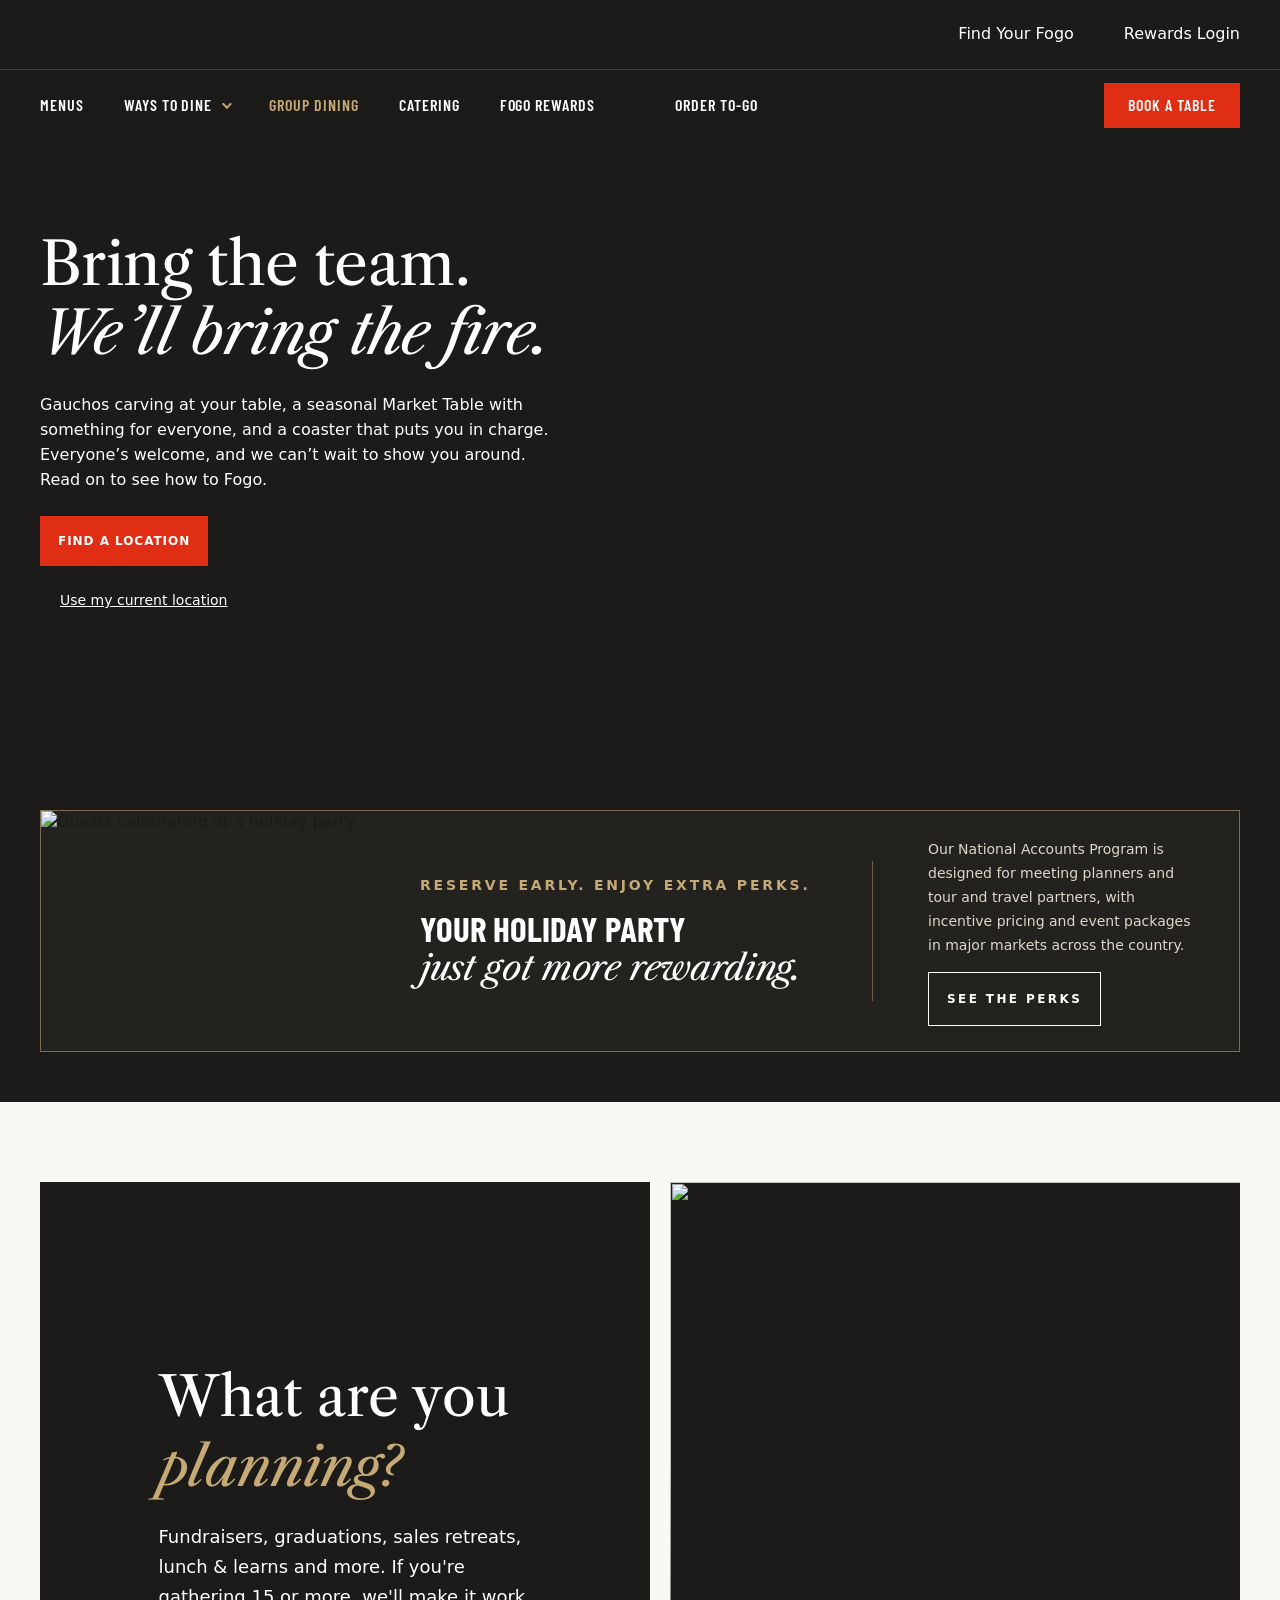
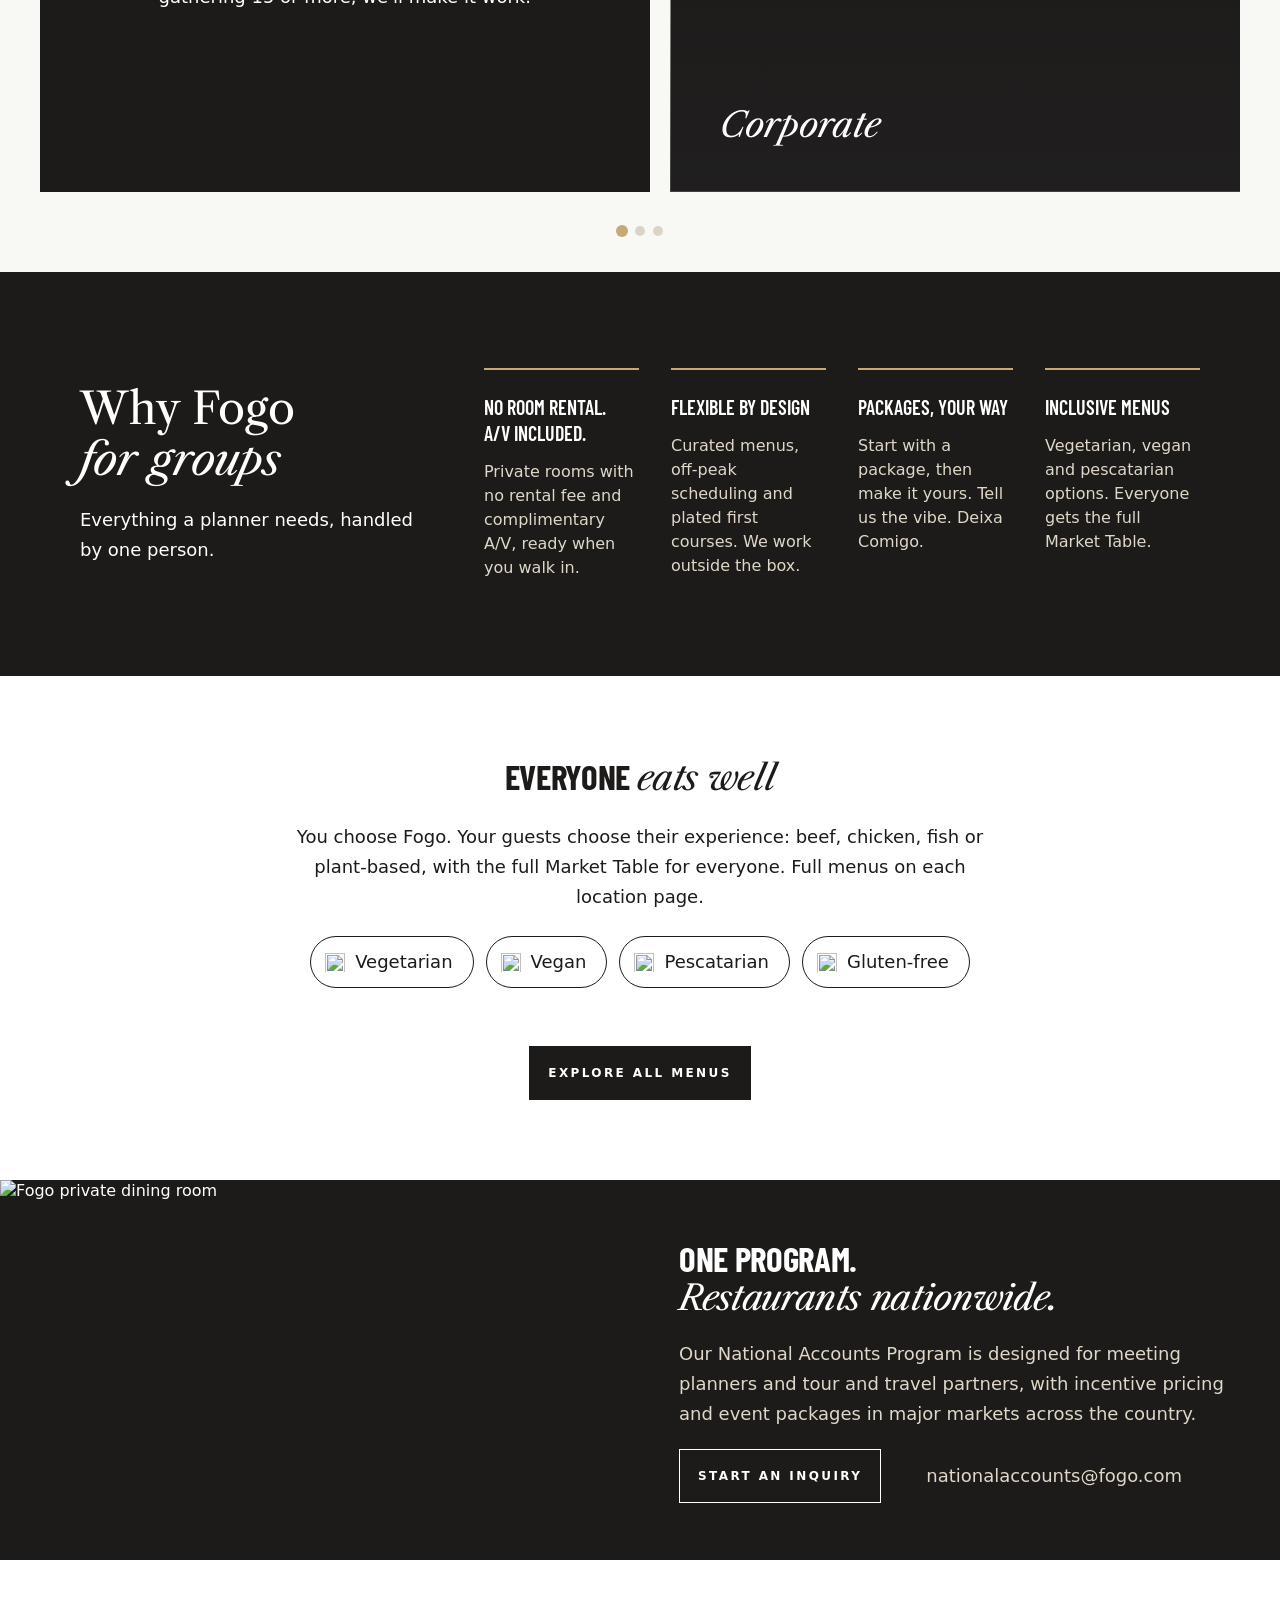
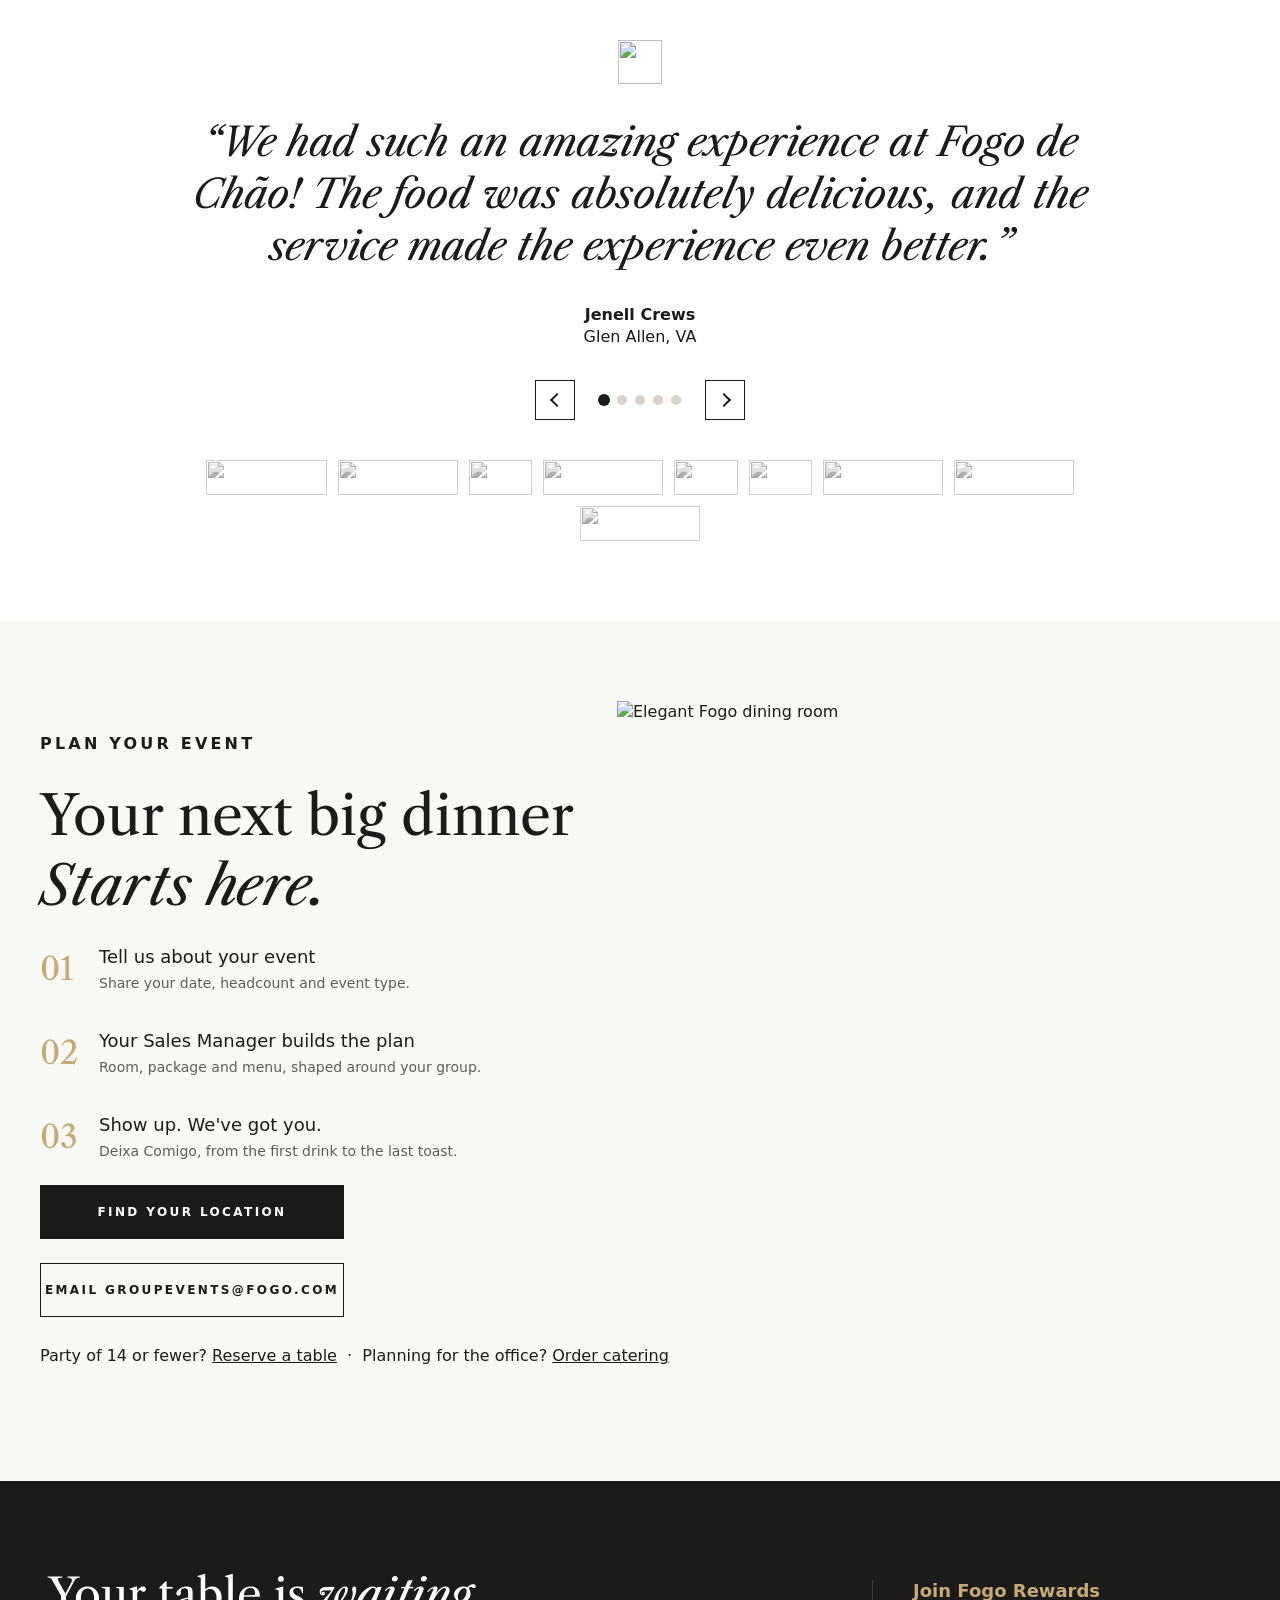
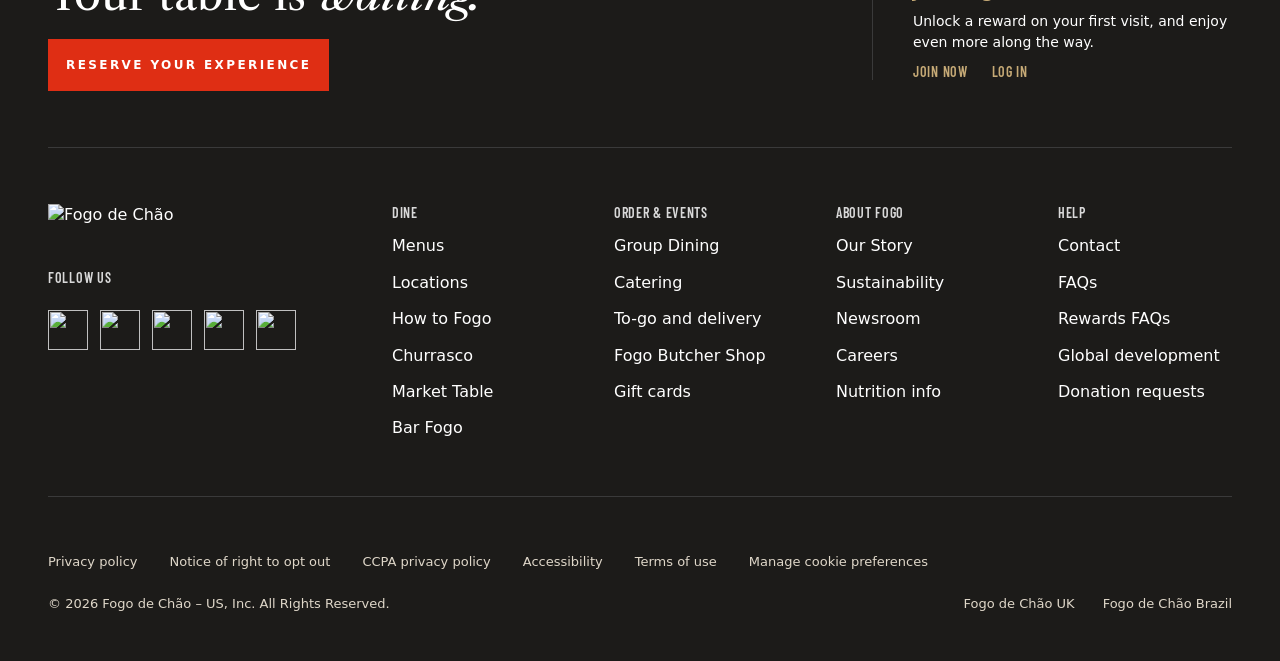
==== index.html @ b32d8f3e "Add files via upload" ====
<!DOCTYPE html>
<html lang="en">
<head>
<meta charset="UTF-8">
<meta name="viewport" content="width=device-width, initial-scale=1">
<title>Group Dining | Fogo de Chão</title>
<link rel="preconnect" href="https://fonts.googleapis.com">
<link rel="preconnect" href="https://fonts.gstatic.com" crossorigin>
<link href="https://fonts.googleapis.com/css2?family=Barlow+Condensed:wght@600;700&family=Libre+Caslon+Text:ital,wght@0,400;0,700;1,400;1,700&display=swap" rel="stylesheet">
<link rel="stylesheet" href="site.css">
<style>
/* ---------- index-only styles ---------- */
.hero-img{position:absolute;right:0;top:0;width:50%;height:760px;background:url(assets/gd-hero1.png) 80% 50%/cover no-repeat}
.hero h1.reg{font-style:normal}
.hero h1.reg em{font-style:italic}
.use-loc{background:none;border:0;display:flex;align-items:center;gap:6px;color:#fff;font:400 14px/20px var(--sans);text-decoration:underline;cursor:pointer;transition:color .2s}
.use-loc:hover{color:var(--brass)}

.promo2{background:#24221f;border:1px solid rgba(198,170,118,.55);display:flex;align-items:center;gap:55px;overflow:hidden;min-height:240px}
.promo2 .ph{width:324px;height:240px;flex:none;overflow:hidden}
.promo2 .ph img{width:100%;height:100%;object-fit:cover;transition:transform .8s}
.promo2:hover .ph img{transform:scale(1.06)}
.promo2 .cp{width:397px;flex:none}
.promo2 .eb{font:600 14px/1.7 var(--sans);letter-spacing:2.8px;text-transform:uppercase;color:var(--brass)}
.promo2 h2{font:700 35px/1.15 var(--cond);text-transform:uppercase;color:#fff;margin-top:10px}
.promo2 h2 em{display:block;font:italic 400 35px/1.15 var(--serif);text-transform:none;letter-spacing:-.35px}
.promo2 .dv{width:1px;height:140px;background:rgba(198,170,118,.45);flex:none}
.promo2 .rt{display:flex;flex-direction:column;gap:15px;align-items:flex-start;padding-right:40px}
.promo2 .rt p{font-size:14px;line-height:24px;color:var(--stone);max-width:430px}

.plan{background:var(--paper);padding:80px 40px;display:flex;gap:20px;align-items:center;position:relative;overflow:hidden}
.plan-intro{flex:none;width:610px;height:610px;background:var(--char);color:#fff;display:flex;align-items:center;justify-content:center}
.plan-intro h2{font:400 55px/70px var(--serif);margin-bottom:20px}
.plan-intro h2 em{font-style:italic;color:var(--brass)}
.plan-intro p{font-size:18px;line-height:30px;width:373px}
.plan-car{flex:1;min-width:0;position:relative}
.plan-track{display:flex;gap:20px;overflow-x:auto;scroll-snap-type:x mandatory;scrollbar-width:none;scroll-behavior:smooth}
.plan-track::-webkit-scrollbar{display:none}
.pcard{flex:none;width:610px;height:610px;position:relative;scroll-snap-align:start;overflow:hidden;cursor:pointer;text-align:left;color:#fff;background:var(--char)}
.pcard img{position:absolute;inset:0;width:100%;height:100%;object-fit:cover}
.pcard::before,.pcard::after{content:"";position:absolute;inset:0;transition:opacity .35s ease}
.pcard::after{background:linear-gradient(to bottom,rgba(33,31,32,0) 45%,rgba(33,31,32,.8))}
.pcard::before{background:rgba(33,31,32,.8);opacity:0;z-index:1}
.pcard:hover::before,.pcard:focus-visible::before{opacity:1}
.pcard:hover::after,.pcard:focus-visible::after{opacity:0}
.pc{position:absolute;left:50px;bottom:50px;width:398px;z-index:2}
.pc span{display:block;font:italic 400 35px/34px var(--serif);color:#fff;transition:color .35s}
.pc p{font-size:16px;line-height:22px;color:#fff;max-height:0;margin-top:0;opacity:0;overflow:hidden;transition:max-height .35s ease,margin-top .35s ease,opacity .35s ease}
.pcard:hover .pc span,.pcard:focus-visible .pc span{color:var(--brass)}
.pcard:hover .pc p,.pcard:focus-visible .pc p{max-height:44px;margin-top:14px;opacity:1}
.plan-car:hover .arrow,.plan-car .arrow:focus-visible{opacity:1}
.plan-car .arrow{z-index:3;border-radius:0}
.plan-dots{position:absolute;left:0;right:0;bottom:36px;display:flex;justify-content:center}
.plan .dot.on{background:var(--brass)}

.why{background:var(--char);color:#fff;padding:96px 80px;display:flex;gap:64px;align-items:center}
.why .intro{width:340px;flex:none}
.why h2{font:400 44px/1.15 var(--serif)}
.why h2 em{font-style:italic}
.why .intro p{font-size:18px;line-height:30px;margin-top:20px}
.reasons{flex:1;display:flex;gap:32px;min-width:0}
.reason{flex:1;min-width:0;border-top:2px solid var(--brass);padding-top:24px}
.reason h3{font:600 20px/26px var(--cond);text-transform:uppercase;margin-bottom:14px}
.reason p{font-size:16px;line-height:24px;color:var(--stone)}

.nat{background:var(--char);color:#fff;display:flex;gap:102px;align-items:center;min-height:380px;padding-right:40px}
.nat .im{width:577px;height:380px;flex:none;overflow:hidden}
.nat .im img{width:100%;height:100%;object-fit:cover;transition:transform .8s}
.nat:hover .im img{transform:scale(1.04)}
.nat h2{font:700 35px/1.15 var(--cond);text-transform:uppercase;letter-spacing:-.35px}
.nat h2 em{display:block;font:italic 400 35px/1.15 var(--serif);text-transform:none}
.nat p{font-size:18px;line-height:30px;color:var(--stone);max-width:721px;margin:20px 0}
.nat .row{display:flex;align-items:center;gap:24px;flex-wrap:wrap}
.mail{display:inline-flex;gap:6px;align-items:center;font-size:18px;line-height:30px;color:var(--stone);transition:color .2s}
.mail:hover{color:var(--brass);text-decoration:underline}

.evt{background:var(--paper);padding:80px 40px;display:flex;justify-content:space-between;align-items:center;gap:40px}
.evt .l{width:537px;display:flex;flex-direction:column;gap:24px;align-items:flex-start}
.evt .eb{font:600 16px/1.7 var(--sans);letter-spacing:3.2px;text-transform:uppercase}
.evt h2{font:400 55px/70px var(--serif)}
.evt h2 em{font-style:italic}
.steps{display:flex;flex-direction:column;gap:36px}
.step{display:flex;gap:20px;align-items:center}
.step b{font:400 32px/44px var(--serif);color:var(--brass);min-width:39px}
.step h3{font:500 18px/24px var(--sans)}
.step p{font-size:14px;line-height:20px;opacity:.7;margin-top:4px}
.evt .btn{width:304px}
.btn-outline{border:1px solid var(--char);color:var(--char)}
.btn-outline:hover{background:var(--char);color:#fff}
.evt .small{font-size:16px;line-height:30px;white-space:nowrap}
.evt .small a{text-decoration:underline;transition:color .2s}
.evt .small a:hover{color:var(--heat)}
.evt .r{width:670px;height:700px;border-radius:0;overflow:hidden;flex:none}
.evt .r img{width:100%;height:100%;object-fit:cover;transition:transform .8s}
.evt .r:hover img{transform:scale(1.04)}

/* location search */
.lsearch{position:relative}
.lsearch input{padding-left:44px;height:52px;font-size:18px}
.lsearch svg{position:absolute;left:14px;top:15px;width:22px;height:22px;stroke:#6a6458;pointer-events:none}
.lres{list-style:none;max-height:340px;overflow:auto;border:1px solid var(--stone);border-top:0}
.lres:empty{display:none}
.lres button{display:flex;justify-content:space-between;align-items:center;width:100%;text-align:left;padding:14px 16px;border-bottom:1px solid var(--stone);font-size:16px;transition:background .15s}
.lres li:last-child button{border-bottom:0}
.lres button:hover,.lres button.act{background:var(--paper)}
.lres mark{background:rgba(198,170,118,.4);color:inherit}
.lres small{font-size:12px;letter-spacing:1px;text-transform:uppercase;color:rgba(28,27,25,.55)}
.lres .live small{color:var(--heat);font-weight:600}
.lres .live{border-left:3px solid var(--heat)}
.lnote{font-size:13px;color:rgba(28,27,25,.65);min-height:20px}
.lempty{padding:18px 16px;font-size:15px;border:1px solid var(--stone);border-top:0}

@media (max-width:1200px){
  .evt .small{white-space:normal}
  .plan-intro,.pcard{width:480px;height:480px}
  .why{flex-wrap:wrap;padding:80px 40px}.why .intro{width:100%}
  .evt{flex-direction:column;align-items:flex-start}.evt .r{width:100%;height:480px}
  .nat{gap:48px}.nat .im{width:42%}
  .promo2{flex-wrap:wrap;gap:0}.promo2 .dv{display:none}.promo2 .ph{width:100%}.promo2 .cp{padding:28px 32px 0;width:100%}.promo2 .rt{padding:20px 32px 32px}
}
@media (max-width:1000px){
  .hero-img{position:relative;width:100%;max-width:none;height:340px;margin-top:0}
  .hero{height:auto}.hero-copy{position:relative;top:auto;padding:150px 0 40px}
  .plan{flex-direction:column;padding:48px 20px}.plan-intro{width:100%;height:auto;padding:48px 24px}.plan-intro p{width:auto}
  .plan-car{width:100%}.pcard{width:86%;height:420px}.plan-dots{position:static;margin-top:20px}
  .reasons{flex-direction:column;width:100%}
  .nat{flex-direction:column;padding:0 20px 40px;gap:28px;align-items:flex-start}.nat .im{width:calc(100% + 40px);margin:0 -20px}
  .evt .l{width:100%}.evt .btn{width:100%}
}
@media (max-width:700px){
  .hero h1.reg{font-size:38px}.plan-intro h2,.evt h2{font-size:38px;line-height:48px}
  .why{padding:56px 20px}.evt{padding:56px 20px}
}
</style>
</head>
<body>

<!-- ============ HEADER ============ -->
<header class="site" id="hdr">
  <div class="top"><div class="nav-inner">
    <a href="index.html" class="logo" aria-label="Fogo de Chão home"></a>
    <div class="top-links">
      <a href="#" data-modal="locations"><img src="assets/pin.svg" alt="">Find Your Fogo</a>
      <a href="#" class="hide-m" data-toast="Rewards login is a demo link."><img src="assets/user.svg" alt=""><span>Rewards Login</span></a>
    </div>
  </div></div>
  <div class="main"><div class="nav-inner">
    <nav class="main-links" id="mainLinks" aria-label="Main">
      <a href="#" data-toast="Menus page (demo)">menus</a>
      <div class="dd" id="dd">
        <button type="button" aria-expanded="false" aria-haspopup="true">ways to dine <span class="chev"></span></button>
        <div class="dd-menu"><div class="dd-grid">
          <a href="#" class="dd-item" data-toast="How to Fogo (demo)"><span class="dd-thumb"><img src="assets/dd-how-to-fogo.jpg" alt=""></span><span class="dd-text"><span class="dd-title">How to Fogo<img src="assets/dd-arrow.svg" alt=""></span><span class="dd-desc">First time? Here’s what to expect</span></span></a>
          <a href="#" class="dd-item" data-toast="Churrasco (demo)"><span class="dd-thumb"><img src="assets/dd-churrasco.jpg" alt=""></span><span class="dd-text"><span class="dd-title">Churrasco<img src="assets/dd-arrow.svg" alt=""></span><span class="dd-desc">Continuous fire-roasted cuts</span></span></a>
          <a href="#" class="dd-item" data-toast="Market Table (demo)"><span class="dd-thumb"><img src="assets/dd-market-table.jpg" alt=""></span><span class="dd-text"><span class="dd-title">Market Table<img src="assets/dd-arrow.svg" alt=""></span><span class="dd-desc">Unlimited fresh market spread</span></span></a>
          <a href="#" class="dd-item" data-toast="Bar Fogo (demo)"><span class="dd-thumb"><img src="assets/dd-bar-fogo.jpg" alt=""></span><span class="dd-text"><span class="dd-title">Bar Fogo<img src="assets/dd-arrow.svg" alt=""></span><span class="dd-desc">Bar bites and sharables</span></span></a>
          <a href="#" class="dd-item" data-toast="To-go and Delivery (demo)"><span class="dd-thumb"><img src="assets/dd-togo.jpg" alt=""></span><span class="dd-text"><span class="dd-title">Fogo To-go and Delivery<img src="assets/dd-arrow.svg" alt=""></span><span class="dd-desc">Enjoy Fogo at home, ordered online</span></span></a>
          <a href="#" class="dd-item" data-toast="Butcher Shop (demo)"><span class="dd-thumb"><img src="assets/dd-butcher.jpg" alt=""></span><span class="dd-text"><span class="dd-title">Fogo Butcher Shop<img src="assets/dd-arrow.svg" alt=""></span><span class="dd-desc">Ready-to-grill cuts</span></span></a>
        </div></div>
      </div>
      <a href="index.html" class="active">group dining</a>
      <a href="#" data-toast="Catering (demo)">catering</a>
      <a href="#" data-toast="Fogo Rewards (demo)">fogo rewards</a>
      <span class="grow"></span>
      <a href="#" data-toast="Order to-go (demo)">order to-go</a>
    </nav>
    <div class="nav-right">
      <a href="#" class="btn-nav" data-modal="locations">book a table</a>
      <button class="burger" id="burger" aria-label="Menu" aria-expanded="false"><i></i><i></i><i></i></button>
    </div>
  </div></div>
</header>

<main>
<!-- ============ HERO ============ -->
<section class="hero">
  <div class="hero-img" role="img" aria-label="Friends sharing a seafood tower at a long table"></div>
  <div class="hero-copy"><div class="wrap"><div class="in">
    <h1 class="reg">Bring the team.<br><em>We’ll bring the fire.</em></h1>
    <p class="lead">Gauchos carving at your table, a seasonal Market Table with something for everyone, and a coaster that puts you in charge. Everyone’s welcome, and we can’t wait to show you around. Read on to see how to Fogo.</p>
    <button class="btn btn-primary" data-modal="locations">find a location</button>
    <button class="use-loc" id="useLoc"><img src="assets/pin-small.svg" alt="" width="14" height="14">Use my current location</button>
  </div></div></div>
</section>

<!-- ============ PROMO ============ -->
<section class="promo-sec"><div class="wrap">
  <div class="promo2">
    <div class="ph"><img src="assets/promo.jpg" alt="Guests celebrating at a holiday party" loading="lazy"></div>
    <div class="cp"><div class="eb">Reserve early. Enjoy extra perks.</div><h2>YOUR HOLIDAY PARTY<em>just got more rewarding.</em></h2></div>
    <div class="dv"></div>
    <div class="rt">
      <p>Our National Accounts Program is designed for meeting planners and tour and travel partners, with incentive pricing and event packages in major markets across the country.</p>
      <button class="btn btn-secondary" data-modal="perks">SEE THE PERKS</button>
    </div>
  </div>
</div></section>

<!-- ============ WHAT ARE YOU PLANNING ============ -->
<section class="plan" id="planning" aria-label="Event types">
  <div class="plan-intro"><div>
    <h2>What are you<br><em>planning?</em></h2>
    <p>Fundraisers, graduations, sales retreats, lunch &amp; learns and more. If you're gathering 15 or more, we'll make it work.</p>
  </div></div>
  <div class="plan-car" aria-roledescription="carousel">
    <div class="plan-track" id="planTrack">
      <button class="pcard" data-event="Corporate"><img src="assets/corporate.jpg" alt="" loading="lazy" style="object-position:67% 50%"><div class="pc"><span>Corporate</span><p>Meetings, medical and sales meetings, client dinners, team offsites and lunch &amp; learns.</p></div></button>
      <button class="pcard" data-event="Celebrations"><img src="assets/celebrations.jpg" alt="" loading="lazy" style="object-position:51% 50%"><div class="pc"><span>Celebrations</span><p>Birthdays, anniversaries, graduations and bachelor(ette) parties.</p></div></button>
      <button class="pcard" data-event="Weddings"><img src="assets/weddings.jpg" alt="" loading="lazy" style="object-position:50% 50%"><div class="pc"><span>Weddings</span><p>Wedding luncheons, receptions and milestone events.</p></div></button>
    </div>
    <button class="arrow prev" id="pPrev" aria-label="Previous"></button>
    <button class="arrow next" id="pNext" aria-label="Next"></button>
  </div>
  <div class="plan-dots"><div class="dots" id="pDots"></div></div>
</section>

<!-- ============ WHY FOGO ============ -->
<section class="why">
  <div class="intro"><h2>Why Fogo<br><em>for groups</em></h2><p>Everything a planner needs, handled by one person.</p></div>
  <div class="reasons">
    <div class="reason"><h3>No room rental.<br>A/V included.</h3><p>Private rooms with no rental fee and complimentary A/V, ready when you walk in.</p></div>
    <div class="reason"><h3>Flexible by design</h3><p>Curated menus, off-peak scheduling and plated first courses. We work outside the box.</p></div>
    <div class="reason"><h3>Packages, your way</h3><p>Start with a package, then make it yours. Tell us the vibe. Deixa Comigo.</p></div>
    <div class="reason"><h3>Inclusive menus</h3><p>Vegetarian, vegan and pescatarian options. Everyone gets the full Market Table.</p></div>
  </div>
</section>

<!-- ============ EVERYONE EATS WELL ============ -->
<section class="eats">
  <h2>Everyone <em>eats well</em></h2>
  <p>You choose Fogo. Your guests choose their experience: beef, chicken, fish or plant-based, with the full Market Table for everyone. Full menus on each location page.</p>
  <div class="chips" id="chips">
    <button class="chip" aria-pressed="false" data-note="Market Table, seasonal vegetables and plant-forward sides — plus cheese bread and fried bananas."><img src="assets/veg.svg" alt="">Vegetarian</button>
    <button class="chip" aria-pressed="false" data-note="Dedicated vegan entrées plus a fully plant-based Market Table selection."><img src="assets/vegan.svg" alt="">Vegan</button>
    <button class="chip" aria-pressed="false" data-note="Fish and seafood options alongside the Market Table."><img src="assets/pesc.svg" alt="">Pescatarian</button>
    <button class="chip" aria-pressed="false" data-note="Most churrasco cuts and Market Table items are naturally gluten-free. Ask your server."><img src="assets/gf.svg" alt="">Gluten-free</button>
  </div>
  <p class="chip-note" id="chipNote" aria-live="polite"></p>
  <button class="btn btn-alt" data-toast="Menus page (demo)">explore all menus</button>
</section>

<!-- ============ NATIONAL ACCOUNTS ============ -->
<section class="nat">
  <div class="im"><img src="assets/private-dining.jpg" alt="Fogo private dining room" loading="lazy"></div>
  <div>
    <h2>one program.<em>Restaurants nationwide.</em></h2>
    <p>Our National Accounts Program is designed for meeting planners and tour and travel partners, with incentive pricing and event packages in major markets across the country.</p>
    <div class="row">
      <button class="btn btn-secondary" data-modal="inquiry">Start an inquiry</button>
      <a class="mail" href="mailto:nationalaccounts@fogo.com"><img src="assets/union.svg" alt="" width="15" height="12">nationalaccounts@fogo.com</a>
    </div>
  </div>
</section>

<!-- ============ TESTIMONIALS ============ -->
<section class="testi" aria-roledescription="carousel" aria-label="Guest testimonials">
  <img class="qi" src="assets/quote.svg" alt="">
  <div class="slides" id="slides" aria-live="polite"></div>
  <div class="car-ctl">
    <button class="car-btn p" id="tPrev" aria-label="Previous testimonial"></button>
    <div class="dots" id="dots"></div>
    <button class="car-btn n" id="tNext" aria-label="Next testimonial"></button>
  </div>
  <div class="logos">
    <img src="assets/logo-452.png" alt="" loading="lazy" style="width:120.5px"><img src="assets/logo-453.png" alt="" loading="lazy" style="width:120.5px">
    <img src="assets/logo-454.png" alt="" loading="lazy" style="width:62.7px"><img src="assets/logo-455.png" alt="" loading="lazy" style="width:120.5px">
    <img src="assets/logo-456.png" alt="" loading="lazy" style="width:63.3px"><img src="assets/logo-457.png" alt="" loading="lazy" style="width:63.4px;mix-blend-mode:multiply">
    <img src="assets/logo-458.png" alt="" loading="lazy" style="width:120px"><img src="assets/logo-459.png" alt="" loading="lazy" style="width:120px"><img src="assets/logo-460.png" alt="" loading="lazy" style="width:120px">
  </div>
</section>

<!-- ============ PLAN YOUR EVENT ============ -->
<section class="evt">
  <div class="l">
    <div class="eb">Plan your event</div>
    <h2>Your next big dinner<br><em>Starts here.</em></h2>
    <div class="steps">
      <div class="step"><b>01</b><div><h3>Tell us about your event</h3><p>Share your date, headcount and event type.</p></div></div>
      <div class="step"><b>02</b><div><h3>Your Sales Manager builds the plan</h3><p>Room, package and menu, shaped around your group.</p></div></div>
      <div class="step"><b>03</b><div><h3>Show up. We've got you.</h3><p>Deixa Comigo, from the first drink to the last toast.</p></div></div>
    </div>
    <button class="btn btn-alt" data-modal="locations">find your location</button>
    <a class="btn btn-outline" href="mailto:groupevents@fogo.com">Email groupevents@fogo.com</a>
    <p class="small">Party of 14 or fewer? <a href="#" data-toast="Reservations (demo)">Reserve a table</a> &nbsp;·&nbsp; Planning for the office? <a href="#" data-toast="Catering (demo)">Order catering</a></p>
  </div>
  <div class="r"><img src="assets/dining-room2.jpg" alt="Elegant Fogo dining room" loading="lazy"></div>
</section>
</main>

<!-- ============ FOOTER ============ -->
<footer><div class="f-in">
  <div class="band">
    <div class="res"><h2>Your table is <em>waiting.</em></h2><button class="btn btn-primary" data-modal="locations">Reserve your experience</button></div>
    <div class="rewards"><h3>Join Fogo Rewards</h3><p>Unlock a reward on your first visit, and enjoy even more along the way.</p>
      <div class="l"><a href="#" data-toast="Join Fogo Rewards (demo)">Join now</a><a href="#" data-toast="Rewards login (demo)">Log in</a></div></div>
  </div>
  <hr>
  <div class="links">
    <div class="brand"><img class="fl" src="assets/footer-logo.png" alt="Fogo de Chão"><div class="h-s">Follow us</div>
      <div class="social">
        <a href="#" aria-label="Facebook" data-toast="Facebook (demo)"><img src="assets/fb.png" alt=""></a>
        <a href="#" aria-label="Instagram" data-toast="Instagram (demo)"><img src="assets/ig.png" alt=""></a>
        <a href="#" aria-label="X" data-toast="X (demo)"><img src="assets/x.png" alt=""></a>
        <a href="#" aria-label="YouTube" data-toast="YouTube (demo)"><img src="assets/yt.png" alt=""></a>
        <a href="#" aria-label="TikTok" data-toast="TikTok (demo)"><img src="assets/tt.png" alt=""></a>
      </div></div>
    <div class="col"><div class="h-s">Dine</div><a href="#" data-toast="Demo link">Menus</a><a href="#" data-modal="locations">Locations</a><a href="#" data-toast="Demo link">How to Fogo</a><a href="#" data-toast="Demo link">Churrasco</a><a href="#" data-toast="Demo link">Market Table</a><a href="#" data-toast="Demo link">Bar Fogo</a></div>
    <div class="col"><div class="h-s">Order &amp; Events</div><a href="index.html">Group Dining</a><a href="#" data-toast="Demo link">Catering</a><a href="#" data-toast="Demo link">To-go and delivery</a><a href="#" data-toast="Demo link">Fogo Butcher Shop</a><a href="#" data-toast="Demo link">Gift cards</a></div>
    <div class="col"><div class="h-s">About Fogo</div><a href="#" data-toast="Demo link">Our Story</a><a href="#" data-toast="Demo link">Sustainability</a><a href="#" data-toast="Demo link">Newsroom</a><a href="#" data-toast="Demo link">Careers</a><a href="#" data-toast="Demo link">Nutrition info</a></div>
    <div class="col"><div class="h-s">Help</div><a href="#" data-modal="inquiry">Contact</a><a href="#" data-toast="Demo link">FAQs</a><a href="#" data-toast="Demo link">Rewards FAQs</a><a href="#" data-toast="Demo link">Global development</a><a href="#" data-toast="Demo link">Donation requests</a></div>
  </div>
  <hr>
  <div class="legal">
    <div class="r"><a href="#" data-toast="Demo link">Privacy policy</a><a href="#" data-toast="Demo link">Notice of right to opt out</a><a href="#" data-toast="Demo link">CCPA privacy policy</a><a href="#" data-toast="Demo link">Accessibility</a><a href="#" data-toast="Demo link">Terms of use</a><a href="#" data-toast="Demo link">Manage cookie preferences</a></div>
    <div class="r sp"><span>© 2026 Fogo de Chão – US, Inc. All Rights Reserved.</span><span class="r" style="gap:28px"><a href="#" data-toast="Demo link">Fogo de Chão UK</a><a href="#" data-toast="Demo link">Fogo de Chão Brazil</a></span></div>
  </div>
</div></footer>

<button id="top" aria-label="Back to top"></button>
<div id="toast" role="status"></div>
<dialog id="dlg"><div class="m-h"><h3 id="dlgT"></h3><button class="m-x" id="dlgX" aria-label="Close">×</button></div><div class="m-b" id="dlgB"></div></dialog>

<script src="loc.js"></script>
<script>
const $=(s,r=document)=>r.querySelector(s), $$=(s,r=document)=>[...r.querySelectorAll(s)];
let tt; function toast(m){const t=$('#toast');t.textContent=m;t.classList.add('show');clearTimeout(tt);tt=setTimeout(()=>t.classList.remove('show'),2400)}
const esc=s=>s.replace(/[&<>"]/g,c=>({'&':'&amp;','<':'&lt;','>':'&gt;','"':'&quot;'}[c]));

/* ---------- header ---------- */
const hdr=$('#hdr'), topBtn=$('#top');
addEventListener('scroll',()=>{hdr.classList.toggle('solid',scrollY>60);topBtn.classList.toggle('show',scrollY>900)},{passive:true});
topBtn.onclick=()=>scrollTo({top:0});
const dd=$('#dd'), ddb=$('button',dd);
function setDD(o){dd.classList.toggle('open',o);ddb.setAttribute('aria-expanded',o)}
ddb.onclick=e=>{e.stopPropagation();setDD(!dd.classList.contains('open'))};
dd.addEventListener('mouseenter',()=>innerWidth>1000&&setDD(true));
dd.addEventListener('mouseleave',()=>innerWidth>1000&&setDD(false));
document.addEventListener('click',e=>{if(!dd.contains(e.target))setDD(false)});
$('#burger').onclick=e=>{const o=!hdr.classList.contains('menu');hdr.classList.toggle('menu',o);e.currentTarget.setAttribute('aria-expanded',o)};

/* ---------- global click wiring ---------- */
document.addEventListener('click',e=>{
  const a=e.target.closest('a[href="#"]'); if(a)e.preventDefault();
  const t=e.target.closest('[data-toast]'); if(t){toast(t.dataset.toast);return}
  const m=e.target.closest('[data-modal]'); if(m){e.preventDefault();openModal(m.dataset.modal)}
});

$('#useLoc').onclick=()=>{toast('Finding your location…');setTimeout(()=>openLocations({prefill:'San Jose',nearest:true}),700)};

/* ---------- other modals ---------- */
function openModal(kind){
  if(kind==='locations')return openLocations();
  const T=$('#dlgT'),B=$('#dlgB');
  if(kind==='perks'){
    T.textContent='National Accounts perks';
    B.innerHTML=`<p>Built for meeting planners and tour &amp; travel partners:</p>
      <ul style="padding-left:20px"><li>Incentive pricing across major markets</li><li>Event packages with complimentary A/V</li><li>One point of contact from inquiry to event</li><li>Bonus perks when you reserve early</li></ul>
      <p style="font-size:13px;color:rgba(28,27,25,.65)">Demo copy. Final terms are confirmed by the National Accounts team.</p>
      <button class="btn btn-primary" id="perkGo">Find a location</button>`;
    $('#perkGo').onclick=()=>{dlg.close();openLocations()};
  }else{
    T.textContent='Start an inquiry';
    B.innerHTML=`<form id="inq" novalidate>
      <div class="two"><label>Name<input name="n" autocomplete="name"></label><label>Email<input name="e" type="email" autocomplete="email"></label></div>
      <label style="margin-top:16px">Company<input name="c" autocomplete="organization"></label>
      <label style="margin-top:16px">How can we help?<textarea name="m" rows="3" placeholder="Tell us about your group or program"></textarea></label>
      <div class="err" id="inqErr" role="alert"></div>
      <button class="btn btn-primary btn-wide" style="margin-top:8px">Send inquiry</button></form>`;
    $('#inq').onsubmit=e=>{e.preventDefault();const f=e.target,err=$('#inqErr');
      if(!f.n.value.trim()){err.textContent='Please enter your name.';f.n.focus();return}
      if(!/^[^\s@]+@[^\s@]+\.[^\s@]+$/.test(f.e.value)){err.textContent='Please enter a valid email.';f.e.focus();return}
      B.innerHTML=`<p style="font-size:18px">Thank you, <b>${esc(f.n.value.trim())}</b>.</p><p>Our team will be in touch within one business day. (Demo — nothing was sent.)</p><button class="btn btn-alt" onclick="dlg.close()">Close</button>`;T.textContent='Inquiry received'};
    dlg.showModal();return;
  }
  dlg.showModal();
}

/* ---------- event-type carousel ---------- */
const track=$('#planTrack'),cards=$$('.pcard',track),pDots=$('#pDots');
pDots.innerHTML=cards.map((_,i)=>`<button class="dot ${i?'':'on'}" aria-label="Go to ${cards[i].dataset.event}"></button>`).join('');
const step=()=>cards[1].offsetLeft-cards[0].offsetLeft;
const goP=i=>track.scrollTo({left:Math.max(0,Math.min(cards.length-1,i))*step(),behavior:'smooth'});
const curP=()=>Math.min(cards.length-1,Math.round(track.scrollLeft/step()));
track.addEventListener('scroll',()=>{const c=curP(),atEnd=track.scrollLeft+track.clientWidth>=track.scrollWidth-4;const idx=atEnd?cards.length-1:c;$$('.dot',pDots).forEach((d,k)=>d.classList.toggle('on',k===idx))},{passive:true});
pDots.onclick=e=>{const d=e.target.closest('.dot');if(d)goP($$('.dot',pDots).indexOf(d))};
$('#pPrev').onclick=()=>goP(curP()-1);$('#pNext').onclick=()=>goP(curP()+1);
cards.forEach(c=>c.onclick=()=>openLocations({event:c.dataset.event}));

/* ---------- dietary chips ---------- */
const chips=$$('#chips .chip');
chips.forEach(c=>c.onclick=()=>{const on=c.getAttribute('aria-pressed')!=='true';chips.forEach(x=>x.setAttribute('aria-pressed','false'));c.setAttribute('aria-pressed',on);$('#chipNote').textContent=on?c.dataset.note:''});

/* ---------- testimonial carousel ---------- */
const TS=[
 ['“We had such an amazing experience at Fogo de Chão! The food was absolutely delicious, and the service made the experience even better.”','Jenell Crews','Glen Allen, VA'],
 ['“Our team dinner ran flawlessly. The private room, the A/V and the gauchos kept everyone engaged all night.”','Marcus Hale','San Jose, CA'],
 ['“Stefani made planning our rehearsal dinner effortless. Every guest, including our vegetarians, left happy.”','Priya Natarajan','Santa Clara, CA'],
 ['“The perfect spot to celebrate a milestone. The cuts were exceptional and the room felt truly ours.”','Daniel Ortiz','Oakland, CA'],
 ['“We host client dinners here every quarter. Consistent, impressive and zero stress for us.”','Elena Whitfield','Palo Alto, CA']
];
const sl=$('#slides'),dots=$('#dots');let ti=0,timer;
sl.innerHTML=TS.map((t,i)=>`<figure class="slide ${i?'':'on'}" role="group" aria-roledescription="slide" aria-label="${i+1} of ${TS.length}"><blockquote>${t[0]}</blockquote><cite><b>${t[1]}</b>${t[2]}</cite></figure>`).join('');
dots.innerHTML=TS.map((_,i)=>`<button class="dot ${i?'':'on'}" aria-label="Go to testimonial ${i+1}"></button>`).join('');
function goT(i){ti=(i+TS.length)%TS.length;$$('.slide',sl).forEach((s,k)=>s.classList.toggle('on',k===ti));$$('.dot',dots).forEach((d,k)=>d.classList.toggle('on',k===ti));reset()}
function reset(){clearInterval(timer);timer=setInterval(()=>goT(ti+1),6500)}
dots.onclick=e=>{const d=e.target.closest('.dot');if(d)goT($$('.dot',dots).indexOf(d))};
$('#tPrev').onclick=()=>goT(ti-1);$('#tNext').onclick=()=>goT(ti+1);
const tsec=$('.testi');tsec.addEventListener('mouseenter',()=>clearInterval(timer));tsec.addEventListener('mouseleave',reset);
tsec.addEventListener('keydown',e=>{if(e.key==='ArrowLeft')goT(ti-1);if(e.key==='ArrowRight')goT(ti+1)});
(()=>{let x0=null;sl.addEventListener('pointerdown',e=>x0=e.clientX);sl.addEventListener('pointerup',e=>{if(x0!==null&&Math.abs(e.clientX-x0)>50)goT(ti+(e.clientX<x0?1:-1));x0=null})})();
reset();
</script>
</body>
</html>
---- site.css ----
:root{
  --heat:#df2e14; --heat-dark:#b9220c; --brass:#c6aa76; --stone:#dfd7c9; --char:#1c1b19; --smoke:#fff; --paper:#f8f9f4; --panel:#242220;
  --serif:'Libre Caslon Text', Georgia, serif;
  --sans:'Avenir Next','Avenir Next LT Pro','Avenir','Nunito Sans',system-ui,sans-serif;
  --cond:'Avenir Next Condensed','Barlow Condensed','Arial Narrow',sans-serif;
}
*{box-sizing:border-box;margin:0;padding:0}
html{scroll-behavior:smooth;scroll-padding-top:90px}
body{font-family:var(--sans);background:var(--char);color:var(--char);-webkit-font-smoothing:antialiased;line-height:1.4}
img{display:block;max-width:100%}
button{font:inherit;color:inherit;background:none;border:0;cursor:pointer}
a{color:inherit;text-decoration:none}
:focus-visible{outline:2px solid var(--brass);outline-offset:3px}
.wrap{max-width:1440px;margin:0 auto;padding-left:40px;padding-right:40px}
.sr{position:absolute;width:1px;height:1px;overflow:hidden;clip:rect(0 0 0 0)}

/* ---------- buttons ---------- */
.btn{display:inline-flex;align-items:center;justify-content:center;padding:18px;font:600 12px/16px var(--sans);letter-spacing:2.4px;text-transform:uppercase;text-align:center;transition:background .2s,color .2s,border-color .2s,transform .15s,box-shadow .2s;white-space:nowrap}
.btn:active{transform:translateY(1px)}
.btn-primary{background:var(--heat);color:#fff;letter-spacing:.96px;height:50px}
.btn-primary:hover{background:var(--heat-dark)}
.btn-secondary{border:1px solid #fff;color:#fff}
.btn-secondary:hover{background:#fff;color:var(--char)}
.btn-tertiary{background:#fff;border:1px solid var(--char);color:var(--char)}
.btn-tertiary:hover{background:var(--brass);border-color:var(--brass)}
.btn-alt{background:var(--char);color:#fff;border:1px solid var(--char)}
.btn-alt:hover{background:transparent;color:var(--char)}
.btn-wide{width:100%}

/* ---------- header ---------- */
header.site{position:fixed;inset:0 0 auto 0;z-index:50;transition:background .3s,box-shadow .3s}
header.site .top{height:70px;border-bottom:1px solid #444;background:var(--char);transition:margin .3s}
header.site .main{height:70px;position:relative;background:linear-gradient(rgba(28,27,25,.75),rgba(28,27,25,0))}
header.site.solid .main{background:var(--char);box-shadow:0 4px 20px rgba(0,0,0,.4)}
header.site.solid .top{margin-top:-70px}
.nav-inner{max-width:1440px;margin:0 auto;padding:0 40px;height:100%;display:flex;align-items:center;justify-content:space-between;color:#fff}
.logo{display:block;width:170px;height:22.6px;background:#000 url(assets/nav-mask2.svg) center/100% 100% no-repeat;mix-blend-mode:screen}
.top-links{display:flex;gap:40px;font-size:16px}
.top-links a{display:flex;align-items:center;gap:10px;transition:color .2s}
.top-links a:hover{color:var(--brass)}
.top-links img{height:16px;width:auto}
.main-links{display:flex;align-items:center;gap:40px;font:600 16px/1 var(--cond);letter-spacing:.96px;text-transform:uppercase}
.main-links>*{position:relative}
.main-links a,.main-links button{font:inherit;letter-spacing:inherit;text-transform:inherit;color:#fff;padding:8px 0;transition:color .2s;display:inline-flex;align-items:center;gap:10px}
.main-links a:hover,.main-links button:hover,.main-links .active{color:var(--brass)}
.main-links a.active{color:var(--brass)}
.main-links .grow{flex:1}
.chev{width:7px;height:7px;border-right:2px solid var(--brass);border-bottom:2px solid var(--brass);transform:rotate(45deg) translateY(-2px);transition:transform .25s}
.dd.open .chev{transform:rotate(-135deg) translateY(-2px)}
.main-links>.dd{position:static}
.main-links .dd>button{position:relative;padding:27px 0}
.dd.open>button{color:var(--brass)}
.dd.open>button::after{content:"";position:absolute;left:0;right:0;bottom:0;height:2px;background:var(--brass)}
.dd-menu{position:absolute;top:100%;left:0;right:0;background:var(--char);border-top:1px solid #3a3a3a;padding:40px 0 56px;opacity:0;visibility:hidden;transform:translateY(8px);transition:.2s;box-shadow:0 24px 48px rgba(0,0,0,.35)}
.dd.open .dd-menu{opacity:1;visibility:visible;transform:none}
.dd-menu::after{content:"";position:absolute;left:0;right:0;top:100%;height:100vh;background:rgba(0,0,0,.6);pointer-events:none}
.dd-grid{max-width:1440px;margin:0 auto;padding:0 40px;display:grid;grid-template-columns:repeat(6,1fr);gap:20px}
.dd-menu a.dd-item{display:flex;flex-direction:column;gap:16px;padding:0;font:inherit;letter-spacing:0;text-transform:none;color:#fff;width:auto}
.dd-menu a.dd-item:hover{background:none}
.dd-thumb{display:block;aspect-ratio:210/158;overflow:hidden}
.dd-thumb img{width:100%;height:100%;object-fit:cover;display:block;transition:transform .4s}
.dd-item:hover .dd-thumb img{transform:scale(1.05)}
.dd-text{display:flex;flex-direction:column;gap:6px}
.dd-title{display:flex;align-items:center;gap:10px;font:600 18px/22px var(--cond);letter-spacing:.72px;text-transform:uppercase;color:#fff;transition:color .2s}
.dd-title img{width:14px;height:10px;display:none}
.dd-item:hover .dd-title{color:var(--brass)}
.dd-item:hover .dd-title img{display:block}
.dd-desc{font:400 15px/22px var(--sans);color:rgba(248,249,244,.7)}
.btn-nav{height:45px;background:var(--heat);color:#fff;padding:0 24px;font:600 16px/1 var(--cond);letter-spacing:.96px;text-transform:uppercase;display:inline-flex;align-items:center;transition:background .2s}
.btn-nav:hover{background:var(--heat-dark)}
.burger{display:none;width:44px;height:44px;margin-left:12px;align-items:center;justify-content:center;flex-direction:column;gap:5px}
.burger i{display:block;width:24px;height:2px;background:#fff;transition:.25s}
.burger[aria-expanded=true] i:nth-child(1){transform:translateY(7px) rotate(45deg)}
.burger[aria-expanded=true] i:nth-child(2){opacity:0}
.burger[aria-expanded=true] i:nth-child(3){transform:translateY(-7px) rotate(-45deg)}

/* ---------- hero ---------- */
.hero{position:relative;height:760px;background:var(--char);overflow:hidden}
.hero-bg{position:absolute;left:0;right:0;top:70px;bottom:0;background:url(assets/hero.jpg) 60% 30%/cover no-repeat}
.hero-bg::after{content:"";position:absolute;inset:0;background:linear-gradient(to right,rgba(0,0,0,.78) 0%,rgba(0,0,0,.6) 35%,rgba(0,0,0,0) 75%)}
.hero-copy{position:absolute;left:0;right:0;top:230px}
.hero-copy .in{max-width:565px;display:flex;flex-direction:column;gap:24px;align-items:flex-start;color:#fff}
.hero h1{font:italic 400 60px/1.15 var(--serif);letter-spacing:-.6px}
.hero h1 em{font-style:normal}
.hero p.lead{font-size:16px;line-height:25px;max-width:509px}
.addr{display:flex;align-items:center;gap:6px;font-size:14px;line-height:20px;text-decoration:underline;transition:color .2s}
.addr:hover{color:var(--brass)}

/* ---------- promo ---------- */
.promo-sec{background:var(--char);padding:50px 0}
.promo{border:1px solid rgba(198,170,118,.55);min-height:240px;display:flex;align-items:center;justify-content:space-between;overflow:hidden;background:var(--char)}
.promo .t{padding:0 0 0 51px;width:399px;flex:none}
.eyebrow{font:600 16px/1.2 var(--cond);color:var(--brass);letter-spacing:.96px;text-transform:uppercase}
.promo h2{font:700 35px/1.2 var(--cond);color:var(--paper);margin-top:12px}
.promo h2 em{display:block;font:italic 400 35px/1.2 var(--serif)}
.promo .div{width:1px;height:140px;background:rgba(198,170,118,.45);flex:none}
.promo .body{padding:0 51px;flex:1;display:flex;flex-direction:column;gap:16px;align-items:flex-start}
.promo .body p{font-size:14px;line-height:1.3;color:rgba(248,249,244,.82);max-width:533px}
.promo .photo{width:324px;height:240px;flex:none;overflow:hidden}
.promo .photo img{width:100%;height:100%;object-fit:cover;transition:transform .8s}
.promo:hover .photo img{transform:scale(1.06)}

/* ---------- stats ---------- */
.stats{background:#fff;padding:60px 40px}
.stats .row{max-width:1360px;margin:0 auto;display:flex;align-items:center;justify-content:center;gap:40px;flex-wrap:wrap}
.stat{display:flex;align-items:center;gap:12px;white-space:nowrap}
.stat b{font:italic 400 36px/44px var(--serif);color:var(--brass)}
.stat span{font:600 12px/16px var(--cond);letter-spacing:.96px;text-transform:uppercase}
.vr{width:1px;height:44px;background:rgba(28,27,25,.2)}

/* ---------- find your room ---------- */
.find{background:var(--char);padding:80px 0;color:#fff}
h2.sec{font:700 35px/50px var(--cond);letter-spacing:-.35px;text-transform:uppercase}
h2.sec em{font:italic 400 35px/50px var(--serif);text-transform:none}
.sec-sub{font-size:18px;line-height:30px;opacity:.8}
.finder{display:flex;gap:24px;margin-top:40px;align-items:flex-start}
.controls{width:552px;flex:none;display:flex;flex-direction:column;gap:12px}
.guest{border:1px solid rgba(198,170,118,.6);padding:28px;display:flex;flex-direction:column;gap:12px}
.guest .lbl{font:600 10px/1.7 var(--sans);letter-spacing:2px;text-transform:uppercase}
.guest .val{display:flex;align-items:flex-end;gap:8px}
.guest .val b{font:italic 400 56px/62px var(--serif);min-width:69px}
.guest .val span{font-size:16px;line-height:24px;color:var(--stone)}
.range{position:relative;height:20px;--pct:23%}
.range input{-webkit-appearance:none;appearance:none;width:100%;height:20px;background:transparent;cursor:pointer;position:relative;z-index:2}
.range input::-webkit-slider-runnable-track{height:2px;background:linear-gradient(to right,var(--brass) var(--pct),rgba(244,240,238,.2) var(--pct))}
.range input::-moz-range-track{height:2px;background:rgba(244,240,238,.2)}
.range input::-moz-range-progress{height:2px;background:var(--brass)}
.range input::-webkit-slider-thumb{-webkit-appearance:none;width:18px;height:18px;border-radius:50%;background:var(--brass);border:3px solid var(--char);box-shadow:0 0 0 1.5px var(--brass);margin-top:-8px;transition:transform .15s,box-shadow .2s}
.range input::-moz-range-thumb{width:12px;height:12px;border-radius:50%;background:var(--brass);border:3px solid var(--char);box-shadow:0 0 0 1.5px var(--brass)}
.range input:hover::-webkit-slider-thumb{transform:scale(1.18);box-shadow:0 0 0 1.5px var(--brass),0 0 0 8px rgba(198,170,118,.2)}
.range input:active::-webkit-slider-thumb{transform:scale(1.25)}
.range-lbl{display:flex;justify-content:space-between;font-size:16px;line-height:20px;color:var(--stone)}
.best{font:500 14px/24px var(--sans);color:var(--brass);min-height:24px}
.room{display:flex;justify-content:space-between;align-items:flex-start;width:100%;text-align:left;background:var(--panel);padding:14px 16px;font-size:16px;color:var(--stone);transition:background .2s,color .2s,transform .2s;border-left:3px solid transparent}
.room b{font-weight:500;line-height:24px;color:#fff}
.room span{line-height:20px}
.room:hover{background:#2e2b28;border-left-color:rgba(198,170,118,.6)}
.room.on,.room.on:hover{background:var(--brass);color:var(--char);border-left-color:var(--brass)}
.room.on b{color:var(--char)}
.room.fit:not(.on)::after{content:"";}
.room.dim{opacity:.45}
.gallery{flex:1;min-width:0;display:flex;flex-direction:column;gap:12px}
.stage{position:relative;aspect-ratio:741/525;overflow:hidden;background:#000}
.stage img{width:100%;height:100%;object-fit:cover;transition:opacity .35s,transform .6s;transform-origin:var(--ox,50%) var(--oy,50%)}
.stage img.swap{opacity:0}
.arrow{position:absolute;top:50%;width:48px;height:48px;margin-top:-24px;border-radius:50%;background:rgba(28,27,25,.65);backdrop-filter:blur(4px);display:grid;place-items:center;opacity:0;transition:opacity .25s,background .2s}
.stage:hover .arrow,.arrow:focus-visible{opacity:1}
.arrow:hover{background:var(--brass)}
.arrow::before{content:"";width:10px;height:10px;border-left:2px solid #fff;border-bottom:2px solid #fff}
.arrow.prev{left:16px}.arrow.prev::before{transform:rotate(45deg);margin-left:4px}
.arrow.next{right:16px}.arrow.next::before{transform:rotate(-135deg);margin-right:4px}
.counter{position:absolute;right:16px;bottom:16px;font-size:12px;letter-spacing:1.5px;background:rgba(28,27,25,.7);padding:6px 10px}
.thumbs{display:flex;justify-content:space-between}
.thumb{width:143.3px;height:90px;position:relative;overflow:hidden;border:2px solid transparent;transition:border-color .2s}
.thumb img{width:100%;height:100%;object-fit:cover}
.thumb::after{content:"";position:absolute;inset:0;background:rgba(33,31,32,.8);transition:opacity .2s}
.thumb:hover::after{opacity:.35}
.thumb.on{border-color:var(--brass)}
.thumb.on::after{opacity:0}
.details{display:flex;justify-content:space-between;padding-top:12px;gap:24px}
.info h3{font:italic 400 34px/44px var(--serif);margin-bottom:5px}
.info ul{list-style:none}
.info li{font-size:13px;line-height:20px;opacity:.8;margin-bottom:5px;white-space:pre}
.actions{display:flex;flex-direction:column;gap:14px;align-items:flex-end}
.actions .btn{width:243px}
.link{display:inline-flex;gap:8px;align-items:center;font-size:13px;line-height:20px;text-decoration:underline;transition:color .2s}
.link:hover{color:var(--brass)}
.link img{width:16px;height:16px}
.fade-in{animation:fadeUp .4s both}
@keyframes fadeUp{from{opacity:0;transform:translateY(8px)}to{opacity:1;transform:none}}

/* ---------- packages ---------- */
.packages{background:var(--paper);padding:96px 0}
.packages h2.sec{color:var(--char)}
.packages .sec-sub{color:rgba(28,27,25,.8)}
.pk-wrap{display:flex;gap:80px;margin-top:56px;align-items:flex-start}
.pk-index{width:560px;flex:none}
.pk{border-bottom:1px solid var(--brass)}
.pk-h{width:100%;display:flex;align-items:center;gap:20px;padding:24px 0;text-align:left;transition:padding .25s}
.pk-h:hover{padding-left:10px}
.pk-n{font:italic 700 16px var(--serif);color:var(--brass);letter-spacing:.32px}
.pk-t{flex:1;font:600 25px/normal var(--cond);letter-spacing:.5px;text-transform:uppercase}
.pk-h img{width:20px;height:20px;transition:transform .3s}
.pk.open .pk-h img{transform:rotate(180deg)}
.pk-b{display:grid;grid-template-rows:0fr;transition:grid-template-rows .35s ease}
.pk.open .pk-b{grid-template-rows:1fr}
.pk-b>div{overflow:hidden}
.pk-b p{font-size:16px;line-height:25px;color:rgba(28,27,25,.8);padding:0 40px 8px 42px}
.pk-b ul{list-style:none;padding:0 40px 20px 42px}
.pk-b li{font-size:14px;line-height:24px;color:rgba(28,27,25,.8);padding-left:16px;position:relative}
.pk-b li::before{content:"";position:absolute;left:0;top:10px;width:5px;height:5px;background:var(--brass);transform:rotate(45deg)}
.pk-cta{padding:4px 0 28px 42px}
.pk-cta .btn{height:50px;padding:18px 28px}
.collage{flex:1;min-width:0;display:flex;flex-direction:column;gap:4px}
.collage .p1{height:440px}
.collage .row{display:flex;gap:4px}
.collage .row div{flex:1;height:286px}
.collage .ph{overflow:hidden;background:#ddd}
.collage img{width:100%;height:100%;object-fit:cover;transition:opacity .35s,transform .8s}
.collage img.swap{opacity:0}
.collage .ph:hover img{transform:scale(1.05)}

/* ---------- everyone eats well ---------- */
.eats{background:#fff;padding:80px 40px;text-align:center}
.eats h2{font:700 35px/1.15 var(--cond);text-transform:uppercase;letter-spacing:-.35px}
.eats h2 em{font:italic 400 35px/1.15 var(--serif);text-transform:none}
.eats p{font-size:18px;line-height:30px;max-width:700px;margin:24px auto 0}
.chips{display:flex;gap:12px;justify-content:center;flex-wrap:wrap;padding:16px 0;margin-top:8px}
.chip{display:inline-flex;align-items:center;gap:10px;padding:10px 20px 10px 14px;border:.5px solid var(--char);border-radius:999px;background:#fff;font-size:18px;line-height:30px;transition:background .2s,color .2s,transform .15s}
.chip img{width:20px;height:20px;transition:filter .2s}
.chip:hover{background:var(--paper);transform:translateY(-2px)}
.chip[aria-pressed=true]{background:var(--char);color:#fff}
.chip[aria-pressed=true] img{filter:invert(1)}
.chip-note{min-height:30px;font-size:16px;color:rgba(28,27,25,.7);margin:0 auto 12px !important;transition:opacity .2s}

/* ---------- contact ---------- */
.contact{background:var(--paper);padding:88px 280px;display:flex;flex-direction:column;align-items:center;gap:16px;text-align:center}
.avatar{width:148px;height:148px;border-radius:50%;overflow:hidden;transition:transform .3s,box-shadow .3s}
.avatar:hover{transform:scale(1.04);box-shadow:0 10px 30px rgba(0,0,0,.2)}
.avatar img{width:100%;height:100%;object-fit:cover}
.role{font:600 14px var(--cond);letter-spacing:.84px;text-transform:uppercase}
.contact h2{font:400 48px/58px var(--serif)}
.contact p.bio{font-size:18px;line-height:30px;max-width:836px}
.c-row{display:flex;gap:32px;flex-wrap:wrap;justify-content:center}
.c-row a{display:flex;gap:8px;align-items:center;font-weight:500;font-size:16px;line-height:24px;transition:color .2s}
.c-row a:hover{color:var(--heat)}
.c-row img{width:18px;height:18px}

/* ---------- testimonials ---------- */
.testi{background:#fff;padding:80px 160px;text-align:center}
.testi .qi{width:44px;height:44px;margin:0 auto 32px}
.slides{display:grid}
.slide{grid-area:1/1;opacity:0;visibility:hidden;transition:opacity .5s,visibility .5s}
.slide.on{opacity:1;visibility:visible}
.slide blockquote{font:italic 400 40px/52px var(--serif);max-width:1000px;margin:0 auto}
.slide cite{display:block;font-style:normal;font-size:16px;line-height:22px;margin-top:32px}
.slide cite b{font-weight:600;display:block}
.car-ctl{display:flex;align-items:center;justify-content:center;gap:24px;margin-top:32px}
.dots{display:flex;gap:8px}
.dot{width:10px;height:10px;border-radius:50%;background:#d9d4c7;transition:background .2s,transform .2s;padding:0}
.dot:hover{background:var(--brass)}
.dot.on{background:var(--char);transform:scale(1.2)}
.car-btn{width:40px;height:40px;border:1px solid var(--char);border-radius:0;display:grid;place-items:center;transition:background .2s}
.car-btn:hover{background:var(--char)}
.car-btn::before{content:"";width:8px;height:8px;border-left:2px solid var(--char);border-bottom:2px solid var(--char);transition:border-color .2s}
.car-btn:hover::before{border-color:#fff}
.car-btn.p::before{transform:rotate(45deg);margin-left:3px}
.car-btn.n::before{transform:rotate(-135deg);margin-right:3px}
.logos{display:flex;gap:11px;align-items:center;justify-content:center;padding-top:40px;flex-wrap:wrap}
.logos img{height:34.8px;width:auto;object-fit:contain;filter:grayscale(1);opacity:.75;transition:filter .3s,opacity .3s}
.logos img:hover{filter:none;opacity:1}

/* ---------- footer ---------- */
footer{background:var(--char);color:#fff;padding:88px 48px 48px}
.f-in{max-width:1344px;margin:0 auto;display:flex;flex-direction:column;gap:56px}
.band{display:flex;gap:48px;align-items:center}
.band .res{flex:1;display:flex;flex-direction:column;gap:20px;align-items:flex-start}
.band h2{font:400 44px/1.15 var(--serif)}
.band h2 em{font-style:italic}
.band .btn-primary{height:52px;letter-spacing:2.4px}
.rewards{width:360px;flex:none;border-left:1px solid #3a3a3a;padding-left:40px;display:flex;flex-direction:column;gap:10px}
.rewards h3{font:700 18px var(--sans);color:var(--brass)}
.rewards p{font-size:14px;line-height:1.5}
.rewards .l{display:flex;gap:24px;font:600 14px var(--cond);letter-spacing:.7px;text-transform:uppercase;color:var(--brass)}
.rewards .l a{transition:color .2s}.rewards .l a:hover{color:#fff;text-decoration:underline}
hr{border:0;height:1px;background:#3a3a3a}
.links{display:flex;gap:48px}
.brand{width:296px;flex:none;display:flex;flex-direction:column;gap:24px}
.brand .fl{width:194px;height:41px;object-fit:cover}
.h-s{font:600 14px var(--cond);letter-spacing:.7px;text-transform:uppercase;color:#d9d9d9}
.social{display:flex;gap:12px}
.social a{width:40px;height:40px;transition:transform .2s,opacity .2s}
.social a:hover{transform:translateY(-3px);opacity:.8}
.social img{width:40px;height:40px;object-fit:cover}
.col{flex:1;display:flex;flex-direction:column;gap:14px}
.col a{font-size:16px;transition:color .2s}
.col a:hover{color:var(--brass);text-decoration:underline}
.legal{display:flex;flex-direction:column;gap:24px;font-size:13px;color:var(--stone)}
.legal .r{display:flex;gap:32px;flex-wrap:wrap}
.legal .r.sp{justify-content:space-between}
.legal a:hover{color:#fff;text-decoration:underline}

/* ---------- modal / toast ---------- */
dialog{border:0;padding:0;background:#fff;color:var(--char);max-width:560px;width:calc(100% - 32px);margin:auto;box-shadow:0 30px 80px rgba(0,0,0,.5)}
dialog::backdrop{background:rgba(0,0,0,.7);backdrop-filter:blur(3px)}
dialog[open]{animation:fadeUp .3s both}
.m-h{display:flex;justify-content:space-between;align-items:center;padding:24px 32px;border-bottom:1px solid var(--stone)}
.m-h h3{font:italic 400 28px/1.2 var(--serif)}
.m-x{width:36px;height:36px;font-size:26px;line-height:1;transition:color .2s,transform .2s}
.m-x:hover{color:var(--heat);transform:rotate(90deg)}
.m-b{padding:28px 32px 32px;display:flex;flex-direction:column;gap:16px;font-size:15px;line-height:24px}
.m-b label{display:flex;flex-direction:column;gap:6px;font:600 11px var(--sans);letter-spacing:1.6px;text-transform:uppercase}
.m-b input,.m-b select,.m-b textarea{font:400 16px var(--sans);letter-spacing:0;text-transform:none;padding:12px;border:1px solid #bdb5a6;background:#fff;transition:border-color .2s,box-shadow .2s;width:100%}
.m-b input:hover,.m-b select:hover,.m-b textarea:hover{border-color:var(--char)}
.m-b input:focus,.m-b select:focus,.m-b textarea:focus{outline:0;border-color:var(--brass);box-shadow:0 0 0 3px rgba(198,170,118,.3)}
.m-b .two{display:grid;grid-template-columns:1fr 1fr;gap:16px}
.loc{display:flex;justify-content:space-between;align-items:center;padding:16px;border:1px solid var(--stone);text-align:left;width:100%;transition:border-color .2s,background .2s}
.loc:hover{border-color:var(--brass);background:var(--paper)}
.loc.cur{border-color:var(--char);background:var(--paper)}
.loc small{display:block;color:rgba(28,27,25,.65);font-size:13px}
.tour{position:relative;height:260px;overflow:hidden;background:#000;cursor:grab}
.tour img{height:100%;width:auto;max-width:none;animation:pan 18s ease-in-out infinite alternate}
.tour:hover img{animation-play-state:paused}
@keyframes pan{from{transform:translateX(0)}to{transform:translateX(calc(-100% + 560px))}}
.tour span{position:absolute;left:12px;bottom:12px;background:rgba(0,0,0,.65);color:#fff;font-size:12px;letter-spacing:1.5px;padding:6px 10px;text-transform:uppercase}
.err{color:var(--heat);font-size:13px;min-height:0}
#toast{position:fixed;left:50%;bottom:32px;transform:translate(-50%,24px);background:var(--char);color:#fff;border-left:4px solid var(--brass);padding:14px 22px;font-size:14px;opacity:0;pointer-events:none;transition:.3s;z-index:200;box-shadow:0 10px 40px rgba(0,0,0,.4)}
#toast.show{opacity:1;transform:translate(-50%,0)}
#top{position:fixed;right:24px;bottom:24px;width:48px;height:48px;background:var(--heat);opacity:0;visibility:hidden;transition:.3s;z-index:60;display:grid;place-items:center}
#top.show{opacity:1;visibility:visible}
#top:hover{background:var(--heat-dark);transform:translateY(-3px)}
#top::before{content:"";width:10px;height:10px;border-left:2px solid #fff;border-top:2px solid #fff;transform:translateY(3px) rotate(45deg)}

/* ---------- responsive ---------- */
@media (max-width:1200px){
  .top-links .hide-m{display:none}
  .main-links{gap:28px}
  .contact,.testi{padding-left:48px;padding-right:48px}
  .pk-wrap{gap:40px}.pk-index{width:46%}
  .links{flex-wrap:wrap}.col{min-width:200px}
  .promo{flex-wrap:wrap}.promo .div{display:none}.promo .t{padding:32px 32px 0;width:100%}.promo .body{padding:24px 32px}.promo .photo{width:100%;height:260px}
}
@media (max-width:1000px){
  .burger{display:flex}
  .main-links{position:absolute;top:70px;left:0;right:0;background:var(--char);flex-direction:column;align-items:flex-start;gap:0;padding:12px 40px 24px;max-height:0;overflow:hidden;opacity:0;pointer-events:none;transition:.3s;border-bottom:1px solid #444}
  header.site.menu .main-links{max-height:560px;opacity:1;pointer-events:auto}
  .main-links>*{width:100%;border-bottom:1px solid #2b2926}
  .main-links .grow{display:none}
  .main-links a,.main-links button{padding:16px 0;width:100%}
  .main-links .dd>button{padding:16px 0}
  .dd.open>button::after,.dd-menu::after{display:none}
  .dd-menu{position:static;opacity:1;visibility:visible;transform:none;display:none;border:0;box-shadow:none;padding:0 0 8px}
  .dd-grid{grid-template-columns:1fr 1fr;padding:0;gap:16px}
  .dd.open .dd-menu{display:block}
  .nav-inner{padding:0 20px}
  .main .nav-right{gap:0}
  .finder,.pk-wrap,.band,.details{flex-direction:column}
  .controls,.pk-index,.rewards{width:100%}
  .rewards{border-left:0;padding-left:0;border-top:1px solid #3a3a3a;padding-top:24px}
  .actions{align-items:flex-start}
  .hero h1{font-size:44px}
  .hero-copy .in{padding-right:20px}
  .vr{display:none}
}
@media (max-width:700px){
  .wrap{padding-left:20px;padding-right:20px}
  .hero h1{font-size:36px}
  .contact,.testi{padding:56px 20px}
  .slide blockquote{font-size:24px;line-height:34px}
  .thumbs{gap:6px}.thumb{flex:1;width:auto;height:56px}
  .collage .p1{height:240px}.collage .row div{height:150px}
  .band h2{font-size:34px}
  .top-links a:not(:last-child){display:none}
  .m-b .two{grid-template-columns:1fr}
}
@media (prefers-reduced-motion:reduce){*{animation:none !important;transition:none !important;scroll-behavior:auto !important}}

dialog.wide{max-width:900px}
dialog.wide[open]{display:flex;flex-direction:column;max-height:92vh}
dialog.wide .m-h{flex:none}
dialog.wide .m-b{padding:0;gap:0;overflow:auto;flex:1;min-height:0;background:#fff}
.pdf-bar{display:flex;justify-content:space-between;align-items:center;padding:12px 32px;font-size:12px;letter-spacing:1.5px;text-transform:uppercase;color:rgba(28,27,25,.6);border-bottom:1px solid var(--stone);position:sticky;top:0;background:#fff;z-index:1}
.pdf-bar .link{font-size:12px;letter-spacing:1px;text-decoration:none}
.pdf-bar .link:hover{text-decoration:underline}
.pdf-pg{width:100%;height:auto;display:block}

/* ---------- Find your Fogo location modal ---------- */
dialog.locdlg{max-width:min(1100px,calc(100% - 32px));width:1100px;max-height:calc(100vh - 24px);overflow:hidden;background:#fff;color:var(--char);position:relative}
dialog.locdlg[open]{display:flex;flex-direction:column}
.ld-main{display:flex;height:min(900px,calc(100vh - 24px - 58px));min-height:0}
.ld-panel{width:520px;flex:none;display:flex;flex-direction:column;background:#fff;min-height:0;position:relative}
.ld-map{flex:1;min-width:0;position:relative;background:#eceee8 url(assets/lc-map.jpg) -140px -92px/2121px 1320px no-repeat}
#ldmap{position:absolute;inset:0;z-index:0;font-family:var(--sans)}
#ldmap.leaflet-container{background:#eceee8}
.ld-pin{background:var(--brass);border:3px solid #fff;border-radius:50%;box-shadow:0 2px 8px rgba(0,0,0,.35);opacity:.95;transition:background .2s}
.ld-pin.is-sel{background:#8a7344}
.leaflet-tooltip{font:600 13px/1 var(--cond);letter-spacing:.8px;text-transform:uppercase;color:var(--char);border-radius:0;border:1px solid var(--brass)}
.ld-head{padding:40px 40px 20px;display:flex;flex-direction:column;gap:18px;flex:none}
.ld-h{font:400 35px/1.15 var(--serif);letter-spacing:-.35px;text-transform:none}
.ld-h b{font:700 35px/1.15 var(--cond);text-transform:uppercase;letter-spacing:0}
.ld-h em{font-style:italic}
.ld-sub{font-size:13px;line-height:30px;margin-top:-18px}
.ld-search{display:flex;align-items:center;gap:10px;height:56px;border:1px solid var(--char);padding:0 12px 0 18px;background:#fff}
.ld-search input{flex:1;min-width:0;border:0;outline:0;font:400 15px/24px var(--sans);color:var(--char);background:none;-webkit-appearance:none}
.ld-search input::-webkit-search-cancel-button{display:none}
.ld-search:focus-within{box-shadow:0 0 0 2px var(--brass)}
.ld-clear{background:none;border:0;padding:6px;display:flex;cursor:pointer;visibility:hidden}
.ld-row{display:flex;align-items:center;justify-content:space-between;gap:12px}
.ld-use{background:none;border:0;display:flex;align-items:center;gap:8px;font:500 16px/24px var(--sans);text-decoration:underline;color:var(--char);cursor:pointer;padding:0}
.ld-use:hover{color:#8a7344}
.ld-toggle{display:flex;padding:4px;border:1px solid rgba(0,0,0,.2);border-radius:24px;background:#fff;flex:none}
.ld-toggle button{display:flex;align-items:center;gap:6px;padding:8px 14px;border-radius:20px;border:0;background:none;font:500 13px/24px var(--sans);color:var(--char);cursor:pointer;transition:background .2s,color .2s}
.ld-toggle button.on{background:var(--char);color:#f4f0ee}
.ld-count{display:flex;align-items:center;justify-content:space-between;padding-top:8px}
.ld-count[hidden]{display:none}
.ld-count-t{font:500 16px/24px var(--sans)}
.ld-sort{background:none;border:0;display:flex;align-items:center;gap:4px;font:400 13px/20px var(--sans);color:var(--char);cursor:pointer}
.ld-results{flex:1;min-height:0;overflow:auto;scrollbar-width:thin;padding:0 40px 24px;display:flex;flex-direction:column;gap:12px}
.ld-none{border:2px solid var(--brass);padding:24px;display:flex;flex-direction:column;gap:12px;background:#fff}
.ld-none h3{font:600 22px/20px var(--cond);letter-spacing:.44px;text-transform:uppercase}
.ld-none p{font-size:13px;line-height:20px}
.ld-below{background:none;border:0;padding:0;font:600 13px/20px var(--sans);text-decoration:underline;color:var(--char);cursor:pointer}
.ld-card{border:1px solid var(--brass);background:#fff;display:flex;flex-direction:column;flex:none}
.ld-card.is-sel{border-width:2px}
.ld-cb{padding:24px;display:flex;flex-direction:column;gap:12px}
.ld-card.is-sel .ld-cb{padding:23px}
.ld-top{display:flex;align-items:center;justify-content:space-between}
.ld-top h3{font:600 22px/20px var(--cond);letter-spacing:.44px;text-transform:uppercase}
.ld-top span{font:600 13px/16px var(--cond);letter-spacing:1.82px;text-transform:uppercase}
.ld-cb p{font-size:13px;line-height:20px}
.ld-meta{display:flex;align-items:center;gap:8px;font-size:13px;line-height:20px}
.ld-btn{display:flex;align-items:center;justify-content:center;padding:18px;background:var(--char);color:#fff;border:0;font:600 12px/16px var(--sans);letter-spacing:2.4px;text-transform:uppercase;cursor:pointer;transition:background .2s,color .2s}
.ld-card .ld-btn{margin-top:10px;width:100%}
.ld-btn:hover{background:var(--brass);color:var(--char)}
.ld-btn.is-sel{background:var(--brass);color:var(--char)}
.ld-outline{background:#fff;color:var(--char);border:1px solid var(--char)}
.ld-sel{display:flex;align-items:center;justify-content:space-between;gap:16px;padding:18px 40px;background:#f4f0ee;flex:none}
.ld-sel[hidden]{display:none}
.ld-sel small{display:block;font:600 12px/16px var(--cond);letter-spacing:.96px;text-transform:uppercase}
.ld-sel span{font:500 16px/24px var(--sans)}
.ld-go{width:155px;flex:none}
.ld-foot{display:flex;align-items:center;justify-content:space-between;gap:16px;background:var(--char);color:#fff;padding:18px 40px;font-size:13px;line-height:20px;flex:none}
.ld-foot p{display:flex;gap:20px;flex-wrap:wrap}
.ld-foot a{color:#fff;text-decoration:underline;font-weight:600}
.ld-foot .ld-mail{display:flex;align-items:center;gap:8px;font-weight:400}
.ld-x{position:absolute;top:40px;right:40px;width:44px;height:44px;border-radius:50%;background:#fff;border:1px solid var(--char);display:grid;place-items:center;cursor:pointer;z-index:3;transition:background .2s}
.ld-x:hover{background:var(--brass)}
/* grid view */
dialog.locdlg[data-view="grid"] .ld-panel{width:100%}
dialog.locdlg[data-view="grid"] .ld-map{display:none}
dialog.locdlg[data-view="grid"] .ld-results{align-items:center;gap:24px;padding-top:0}
dialog.locdlg[data-view="grid"] .ld-none{align-self:stretch}
.ld-grid{display:grid;grid-template-columns:repeat(3,1fr);gap:20px;width:100%}
.ld-grid .ld-card{border-color:var(--stone);border-width:1px}
.ld-grid .ld-card.is-sel{border-width:1px}
.ld-grid .ld-card.is-sel .ld-cb{padding:20px}
.ld-grid .ld-cb{padding:20px;gap:10px}
.ld-ph{height:170px;overflow:hidden}
.ld-ph img{width:100%;height:100%;object-fit:cover;display:block}
.ld-viewall{padding:18px 28px;flex:none}
@media (max-width:860px){
  .ld-map{display:none}
  .ld-panel{width:100%}
  .ld-head,.ld-results,.ld-sel{padding-left:20px;padding-right:20px}
  .ld-x{top:16px;right:16px}
  .ld-grid{grid-template-columns:1fr}
  .ld-row{flex-wrap:wrap}
  .ld-foot{flex-direction:column;align-items:flex-start}
}

/* ---------- add-ons ---------- */
.addons{background:var(--paper);padding:0 0 80px}
.addons .eb{font:600 17px/normal var(--cond);letter-spacing:2.04px;text-transform:uppercase;color:var(--brass);margin-bottom:22px}
.ao-h{font:400 35px/40px var(--serif);letter-spacing:-.35px;color:var(--char);text-transform:none}
.ao-h b{font:700 35px/40px var(--cond);text-transform:uppercase;letter-spacing:-.35px}
.ao-sub{font-size:18px;line-height:28px;color:rgba(28,27,25,.88);margin:4px 0 22px}
.ao-grid{display:grid;grid-template-columns:1fr 1fr;grid-auto-flow:column;grid-template-rows:repeat(4,auto);gap:12px 40px}
.ao{display:flex;align-items:center;gap:20px;padding-right:20px;border:1px solid rgba(198,170,118,.6);background:transparent;color:var(--char);cursor:pointer;transition:background .2s,border-color .2s,box-shadow .2s}
.ao:hover{background:#fff;border-color:var(--brass)}
.ao.on{background:#fff;border:1px solid var(--brass);box-shadow:inset 0 0 0 1px var(--brass)}
.ao-img{width:100px;height:100px;object-fit:cover;flex:none;display:block}
.ao-t{flex:1;min-width:0}
.ao-t h3{font:400 20px/24px var(--serif)}
.ao-t p{font-size:14px;line-height:20px;margin-top:4px}
.ao-add{width:36px;height:36px;flex:none;border:1px solid var(--char);background:transparent;display:grid;place-items:center;cursor:pointer;transition:background .2s}
.ao-add img{transition:transform .25s,filter .2s}
.ao-add:hover{background:var(--brass)}
.ao.on .ao-add{background:var(--char)}
.ao.on .ao-add img{transform:rotate(45deg);filter:invert(1)}
.ao-bar{position:sticky;bottom:16px;margin-top:24px;display:flex;align-items:center;justify-content:space-between;gap:16px;background:var(--char);color:#fff;padding:14px 20px 14px 24px;box-shadow:0 10px 30px rgba(0,0,0,.25);z-index:5}
.ao-bar[hidden]{display:none}
.ao-bar span{font:600 18px/1 var(--cond);letter-spacing:.9px;text-transform:uppercase}
.ao-bar .btn{background:var(--brass);color:var(--char);border-color:var(--brass)}
.ao-bar .btn:hover{background:#fff;border-color:#fff;color:var(--char)}
@media (max-width:900px){.ao-grid{grid-template-columns:1fr;grid-auto-flow:row;grid-template-rows:none}.ao-t h3{font-size:18px}}
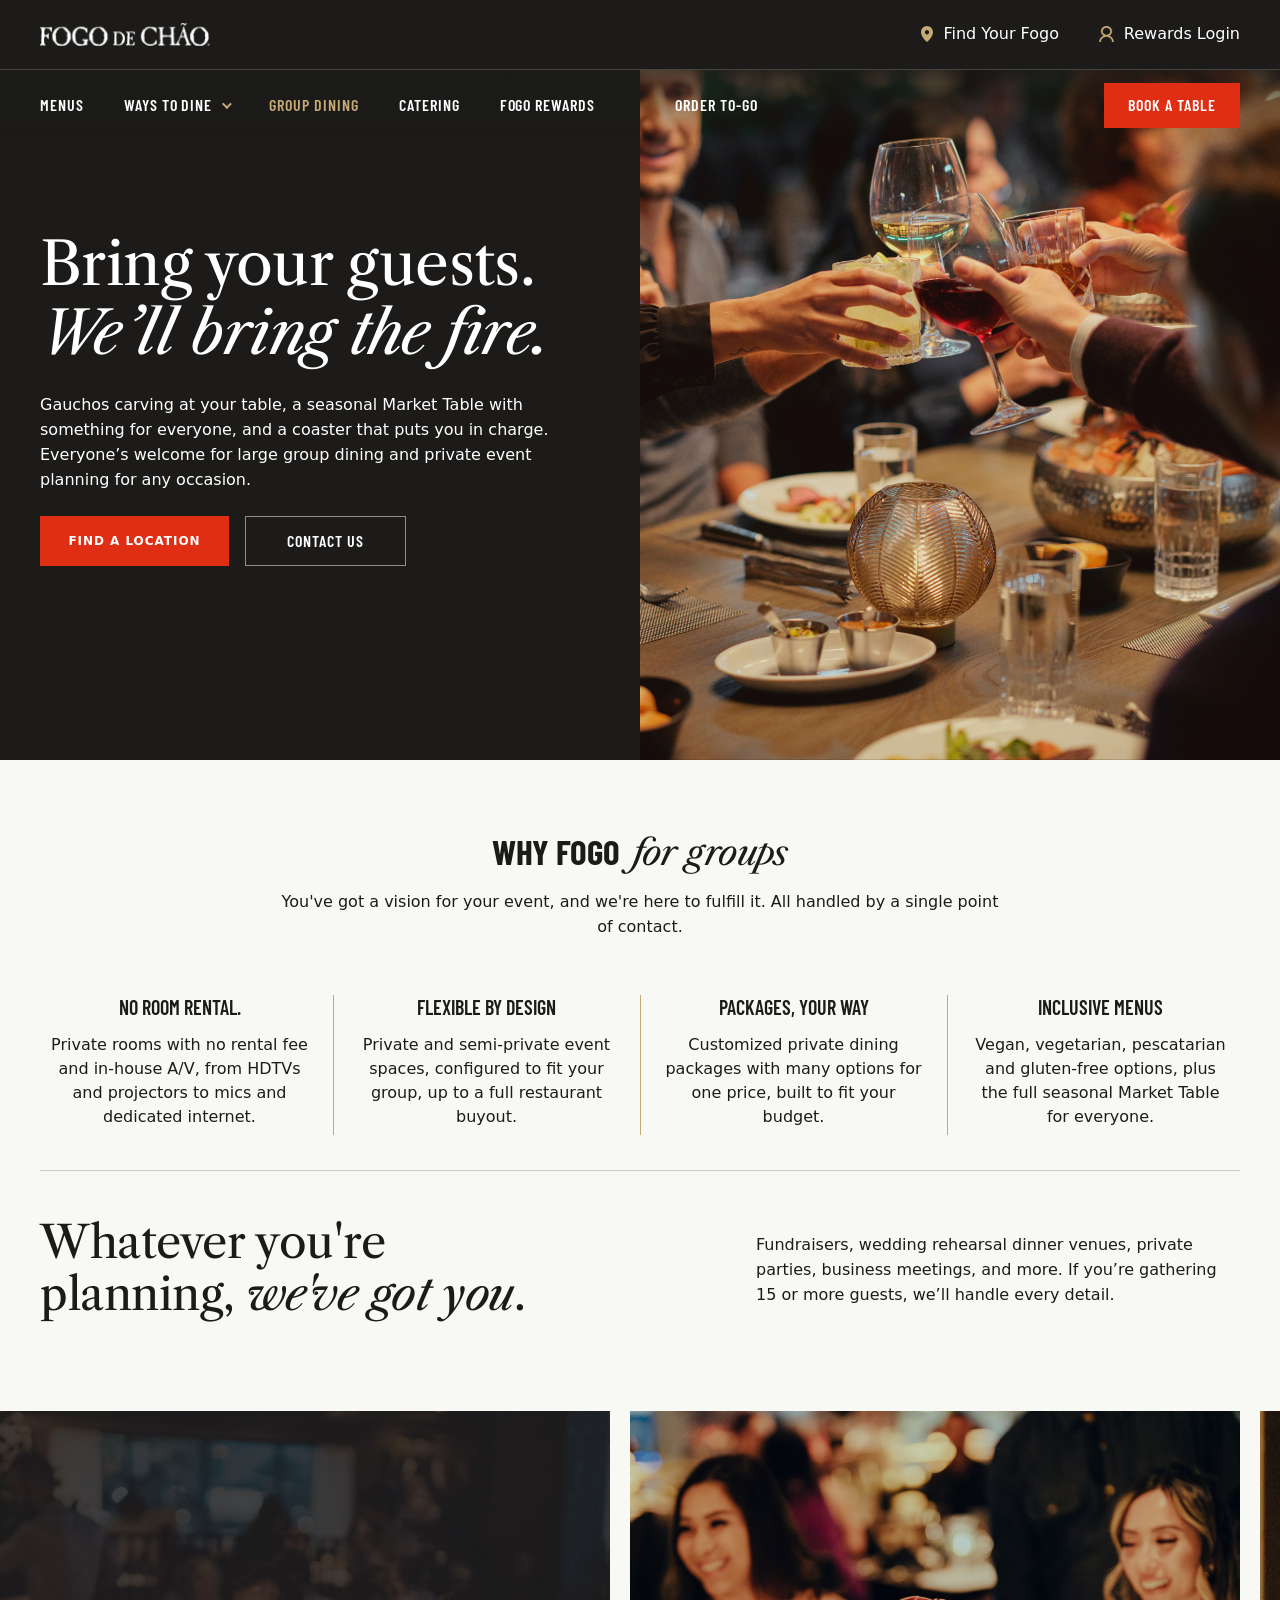
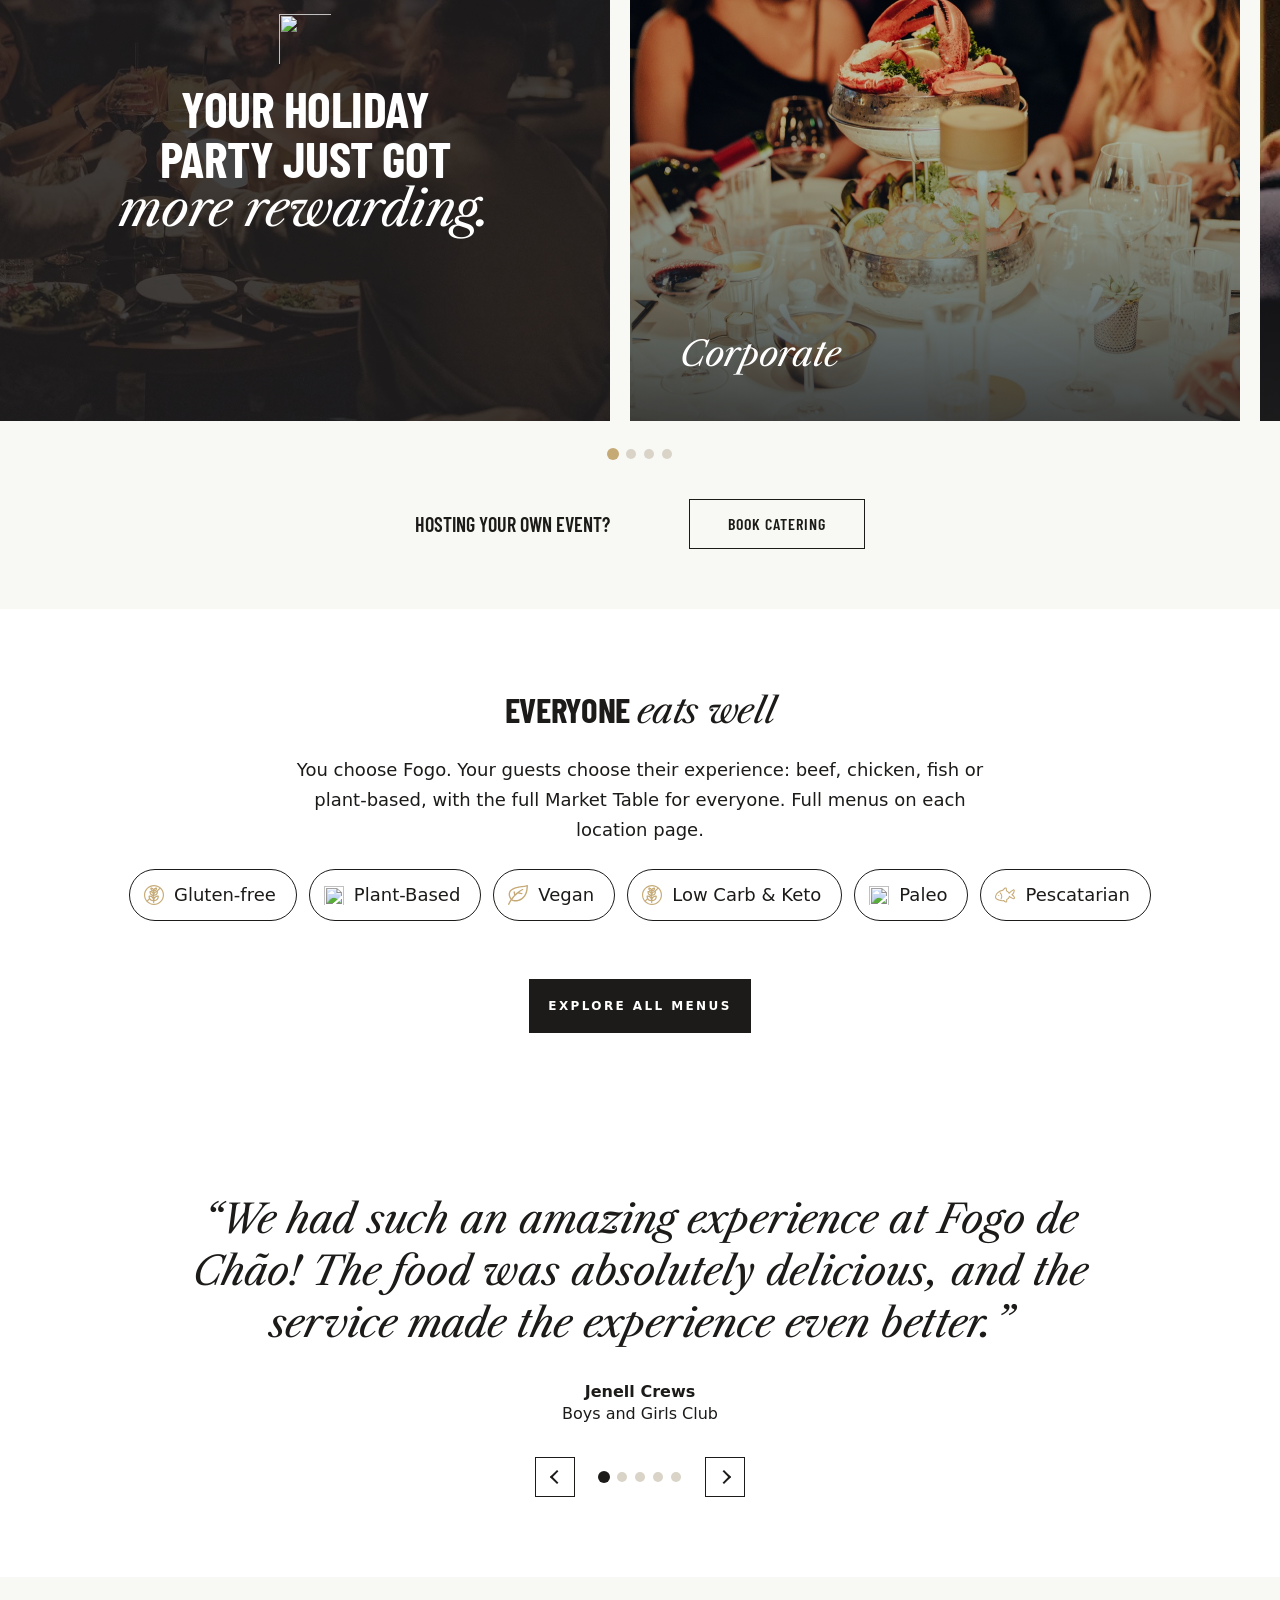
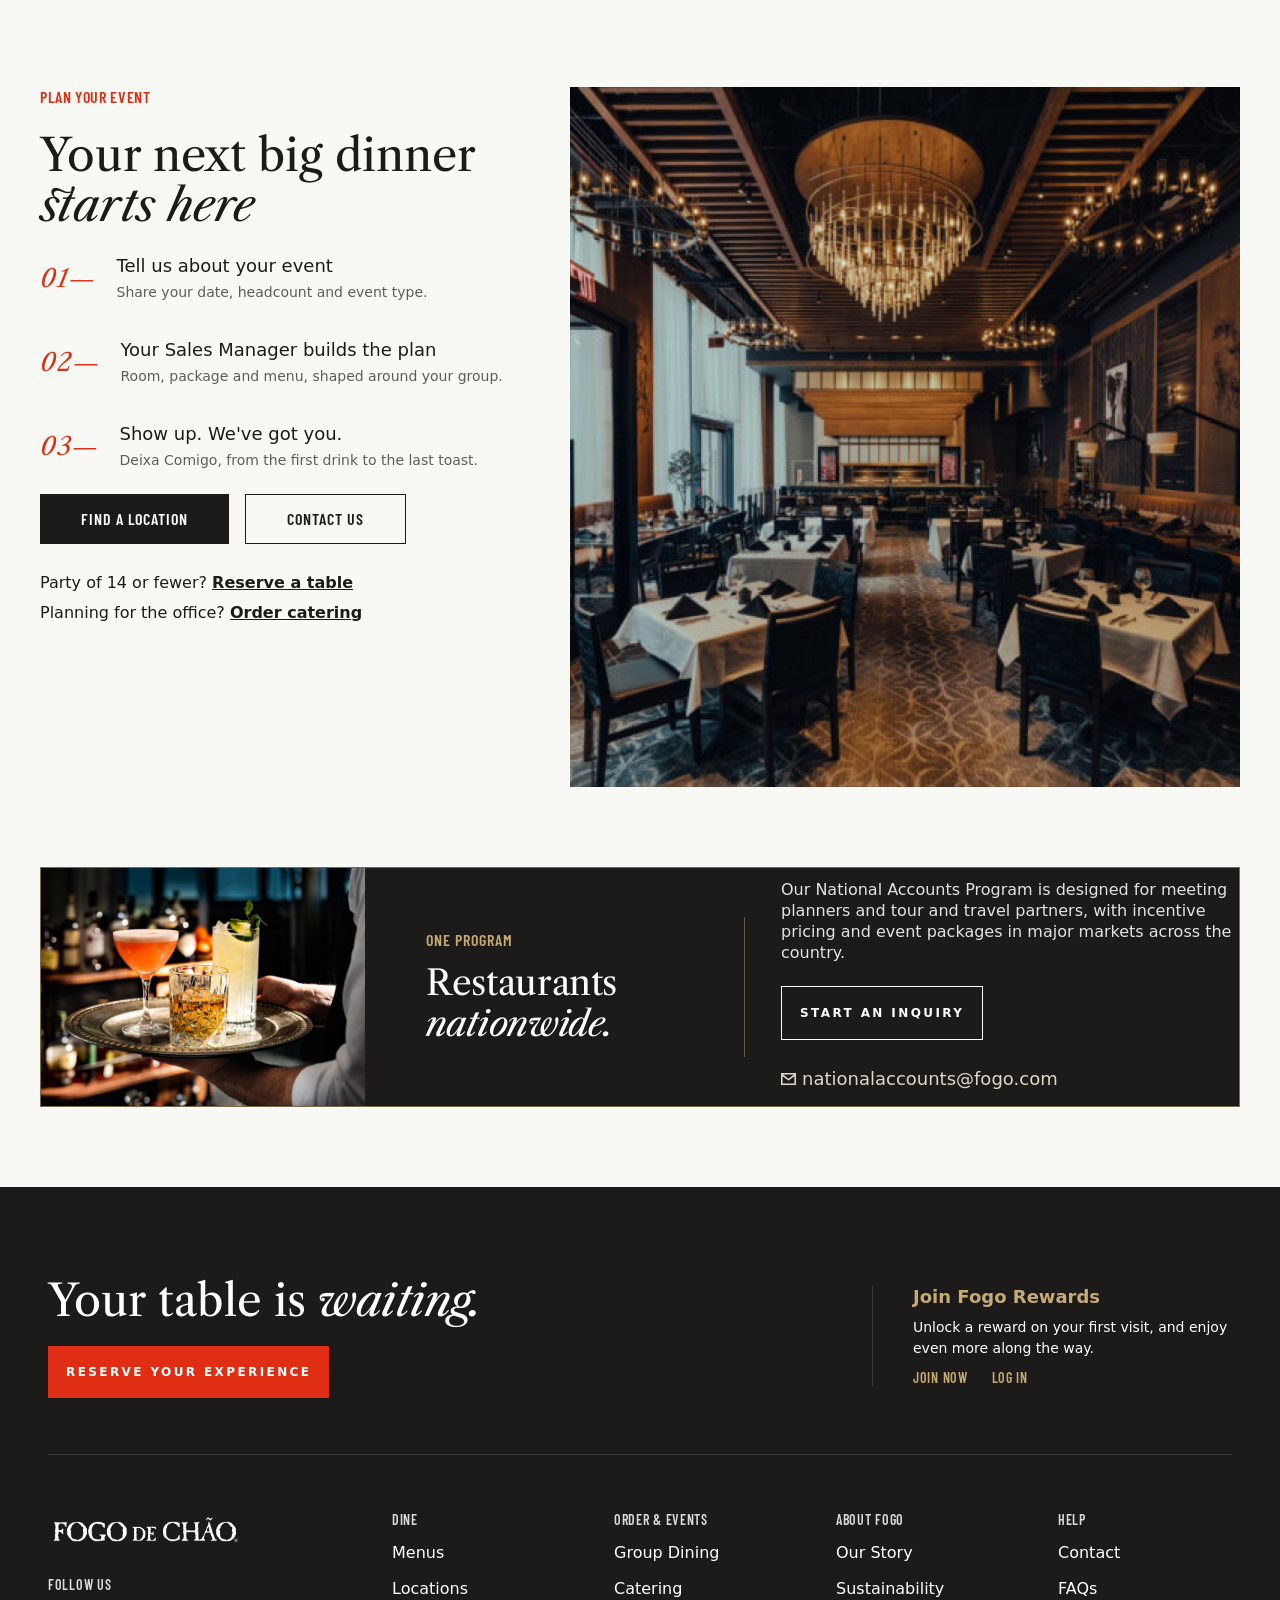
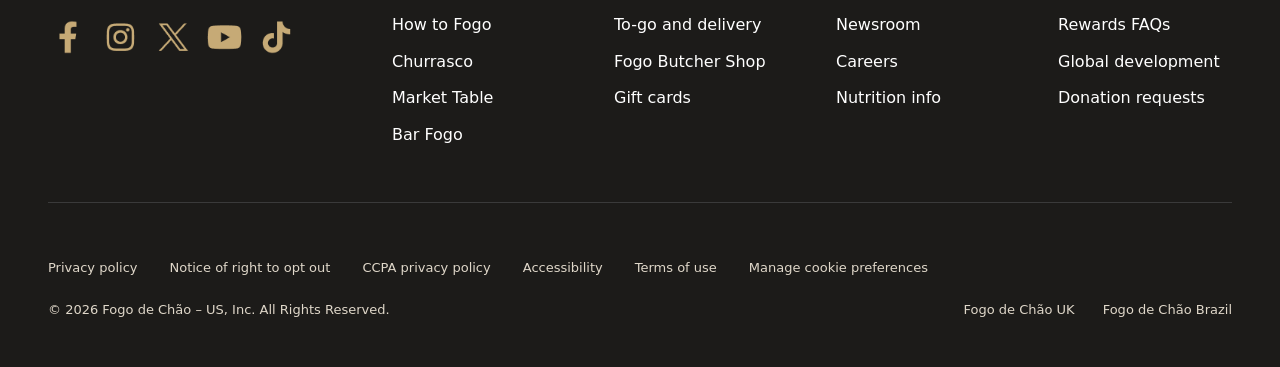
==== commit 259c67df: "Add files via upload" ====
--- a/index.html
+++ b/index.html
@@ -16,79 +16,96 @@
 .use-loc{background:none;border:0;display:flex;align-items:center;gap:6px;color:#fff;font:400 14px/20px var(--sans);text-decoration:underline;cursor:pointer;transition:color .2s}
 .use-loc:hover{color:var(--brass)}
 
-.promo2{background:#24221f;border:1px solid rgba(198,170,118,.55);display:flex;align-items:center;gap:55px;overflow:hidden;min-height:240px}
-.promo2 .ph{width:324px;height:240px;flex:none;overflow:hidden}
-.promo2 .ph img{width:100%;height:100%;object-fit:cover;transition:transform .8s}
-.promo2:hover .ph img{transform:scale(1.06)}
-.promo2 .cp{width:397px;flex:none}
-.promo2 .eb{font:600 14px/1.7 var(--sans);letter-spacing:2.8px;text-transform:uppercase;color:var(--brass)}
-.promo2 h2{font:700 35px/1.15 var(--cond);text-transform:uppercase;color:#fff;margin-top:10px}
-.promo2 h2 em{display:block;font:italic 400 35px/1.15 var(--serif);text-transform:none;letter-spacing:-.35px}
-.promo2 .dv{width:1px;height:140px;background:rgba(198,170,118,.45);flex:none}
-.promo2 .rt{display:flex;flex-direction:column;gap:15px;align-items:flex-start;padding-right:40px}
-.promo2 .rt p{font-size:14px;line-height:24px;color:var(--stone);max-width:430px}
-
-.plan{background:var(--paper);padding:80px 40px;display:flex;gap:20px;align-items:center;position:relative;overflow:hidden}
-.plan-intro{flex:none;width:610px;height:610px;background:var(--char);color:#fff;display:flex;align-items:center;justify-content:center}
-.plan-intro h2{font:400 55px/70px var(--serif);margin-bottom:20px}
-.plan-intro h2 em{font-style:italic;color:var(--brass)}
-.plan-intro p{font-size:18px;line-height:30px;width:373px}
-.plan-car{flex:1;min-width:0;position:relative}
-.plan-track{display:flex;gap:20px;overflow-x:auto;scroll-snap-type:x mandatory;scrollbar-width:none;scroll-behavior:smooth}
+.hero-btns{display:flex;gap:16px;align-items:flex-start}
+.hero-btns .btn-primary{width:189px}
+.btn-ghost{height:50px;width:161px;border:1px solid rgba(255,255,255,.5);color:#fff;font:600 16px/1 var(--cond);letter-spacing:.96px;text-transform:uppercase}
+.btn-ghost:hover{background:#fff;color:var(--char);border-color:#fff}
+
+.why{background:var(--paper);color:var(--char);padding:71px 40px 42px;text-align:center;position:relative}
+.why .intro{max-width:726px;margin:0 auto;display:flex;flex-direction:column;gap:16px;align-items:center}
+.why h2{font:700 35px/1.15 var(--cond);text-transform:uppercase;letter-spacing:-.35px}
+.why h2 em{font:italic 400 35px/1.15 var(--serif);text-transform:none}
+.why .intro p{font-size:16px;line-height:25px}
+.reasons{display:flex;justify-content:center;gap:47px;margin:56px auto 0;max-width:1267px}
+.reason{flex:none;width:260px;display:flex;flex-direction:column;gap:14px}
+.reason+.reason{position:relative}
+.reason+.reason::before{content:"";position:absolute;left:-24px;top:0;width:1px;height:140px;background:var(--brass)}
+.reason h3{font:600 20px/normal var(--cond);text-transform:uppercase}
+.reason p{font-size:16px;line-height:1.5;margin:0 auto}
+.why::after{content:"";position:absolute;left:40px;right:40px;bottom:0;height:1px;background:rgba(28,27,25,.2)}
+
+.plan{background:var(--paper);padding:46px 0 60px;position:relative;overflow:hidden}
+.plan-head{display:flex;justify-content:space-between;align-items:flex-start;gap:40px;padding:0 40px}
+.plan-head h2{font:400 45px/1.15 var(--serif);letter-spacing:-.45px;max-width:551px}
+.plan-head h2 em{font-style:italic}
+.plan-head p{font-size:16px;line-height:25px;width:484px;margin-top:15px}
+.plan-car{position:relative;margin-top:90px}
+.plan-track{display:flex;gap:20px;padding:0 40px;overflow-x:auto;scroll-snap-type:x mandatory;scrollbar-width:none;scroll-behavior:smooth}
 .plan-track::-webkit-scrollbar{display:none}
 .pcard{flex:none;width:610px;height:610px;position:relative;scroll-snap-align:start;overflow:hidden;cursor:pointer;text-align:left;color:#fff;background:var(--char)}
-.pcard img{position:absolute;inset:0;width:100%;height:100%;object-fit:cover}
+.pcard>img{position:absolute;inset:0;width:100%;height:100%;object-fit:cover}
 .pcard::before,.pcard::after{content:"";position:absolute;inset:0;transition:opacity .35s ease}
 .pcard::after{background:linear-gradient(to bottom,rgba(33,31,32,0) 45%,rgba(33,31,32,.8))}
 .pcard::before{background:rgba(33,31,32,.8);opacity:0;z-index:1}
 .pcard:hover::before,.pcard:focus-visible::before{opacity:1}
 .pcard:hover::after,.pcard:focus-visible::after{opacity:0}
-.pc{position:absolute;left:50px;bottom:50px;width:398px;z-index:2}
-.pc span{display:block;font:italic 400 35px/34px var(--serif);color:#fff;transition:color .35s}
-.pc p{font-size:16px;line-height:22px;color:#fff;max-height:0;margin-top:0;opacity:0;overflow:hidden;transition:max-height .35s ease,margin-top .35s ease,opacity .35s ease}
-.pcard:hover .pc span,.pcard:focus-visible .pc span{color:var(--brass)}
-.pcard:hover .pc p,.pcard:focus-visible .pc p{max-height:44px;margin-top:14px;opacity:1}
+.pc-idle{position:absolute;left:50px;bottom:50px;width:398px;z-index:2;font:italic 400 35px/34px var(--serif);color:#fff;transition:opacity .35s}
+.pc-hov{position:absolute;left:50px;top:389px;width:441px;z-index:2;display:flex;flex-direction:column;gap:12px;opacity:0;transform:translateY(8px);transition:opacity .35s ease,transform .35s ease}
+.pc-hov .eb{font:600 16px/normal var(--cond);letter-spacing:.64px;text-transform:uppercase;color:var(--brass)}
+.pc-hov h3{font:400 35px/40px var(--serif);color:#fff;width:426px}
+.pc-hov h3 em{font-style:italic}
+.pc-hov p{font-size:16px;line-height:24px;color:#fff}
+.pcard:hover .pc-idle,.pcard:focus-visible .pc-idle{opacity:0}
+.pcard:hover .pc-hov,.pcard:focus-visible .pc-hov{opacity:1;transform:none}
+/* promo tile (first card) */
+.pcard.promo-tile::before{opacity:1}
+.pcard.promo-tile::after{display:none}
+.pcard.promo-tile:hover::before{opacity:1}
+.promo-in{position:absolute;left:0;right:0;top:202px;z-index:2;display:flex;flex-direction:column;align-items:center;text-align:center}
+.promo-in img{width:56px;height:56px;object-fit:contain;padding:1px 2px 5px}
+.promo-in b{display:block;margin-top:14px;font:700 50px/1 var(--cond);text-transform:uppercase;letter-spacing:-.5px}
+.promo-in em{display:block;font:italic 400 50px/1 var(--serif);letter-spacing:-.5px}
 .plan-car:hover .arrow,.plan-car .arrow:focus-visible{opacity:1}
 .plan-car .arrow{z-index:3;border-radius:0}
-.plan-dots{position:absolute;left:0;right:0;bottom:36px;display:flex;justify-content:center}
+.plan-dots{display:flex;justify-content:center;margin-top:28px}
 .plan .dot.on{background:var(--brass)}
-
-.why{background:var(--char);color:#fff;padding:96px 80px;display:flex;gap:64px;align-items:center}
-.why .intro{width:340px;flex:none}
-.why h2{font:400 44px/1.15 var(--serif)}
-.why h2 em{font-style:italic}
-.why .intro p{font-size:18px;line-height:30px;margin-top:20px}
-.reasons{flex:1;display:flex;gap:32px;min-width:0}
-.reason{flex:1;min-width:0;border-top:2px solid var(--brass);padding-top:24px}
-.reason h3{font:600 20px/26px var(--cond);text-transform:uppercase;margin-bottom:14px}
-.reason p{font-size:16px;line-height:24px;color:var(--stone)}
-
-.nat{background:var(--char);color:#fff;display:flex;gap:102px;align-items:center;min-height:380px;padding-right:40px}
-.nat .im{width:577px;height:380px;flex:none;overflow:hidden}
+.plan-cta{display:flex;align-items:center;justify-content:center;gap:40px;margin-top:40px;padding:0 40px}
+.plan-cta p{font:600 20px/30px var(--cond);text-transform:uppercase;width:234px}
+.btn-line{height:50px;width:176px;border:1px solid var(--char);color:var(--char);font:600 16px/1 var(--cond);letter-spacing:.96px;text-transform:uppercase}
+.btn-line:hover{background:var(--char);color:#fff}
+
+.nat-sec{background:var(--paper);padding:0 40px 80px}
+.nat{background:var(--char);border:1px solid rgba(198,170,118,.55);color:#fff;display:flex;align-items:center;height:240px;overflow:hidden}
+.nat .im{width:324px;height:240px;flex:none;overflow:hidden}
 .nat .im img{width:100%;height:100%;object-fit:cover;transition:transform .8s}
-.nat:hover .im img{transform:scale(1.04)}
-.nat h2{font:700 35px/1.15 var(--cond);text-transform:uppercase;letter-spacing:-.35px}
-.nat h2 em{display:block;font:italic 400 35px/1.15 var(--serif);text-transform:none}
-.nat p{font-size:18px;line-height:30px;color:var(--stone);max-width:721px;margin:20px 0}
+.nat:hover .im img{transform:scale(1.05)}
+.nat .cp{width:380px;flex:none;padding-left:0}
+.nat .eb{font:600 16px/normal var(--cond);letter-spacing:.96px;text-transform:uppercase;color:var(--brass);padding-left:61px}
+.nat h2{font:400 35px/1.15 var(--serif);letter-spacing:-.35px;width:214px;margin:14px 0 0 61px}
+.nat h2 em{font-style:italic}
+.nat .dv{width:1px;height:140px;background:rgba(198,170,118,.45);flex:none;margin-left:-1px}
+.nat .rt{padding-left:36px;max-width:640px;display:flex;flex-direction:column;gap:22px}
+.nat .rt p{font-size:16px;line-height:1.3;color:rgba(248,249,244,.9)}
 .nat .row{display:flex;align-items:center;gap:24px;flex-wrap:wrap}
 .mail{display:inline-flex;gap:6px;align-items:center;font-size:18px;line-height:30px;color:var(--stone);transition:color .2s}
 .mail:hover{color:var(--brass);text-decoration:underline}
 
-.evt{background:var(--paper);padding:80px 40px;display:flex;justify-content:space-between;align-items:center;gap:40px}
+.evt{background:var(--paper);padding:110px 40px 80px;display:flex;justify-content:space-between;align-items:flex-start;gap:40px}
 .evt .l{width:537px;display:flex;flex-direction:column;gap:24px;align-items:flex-start}
-.evt .eb{font:600 16px/1.7 var(--sans);letter-spacing:3.2px;text-transform:uppercase}
-.evt h2{font:400 55px/70px var(--serif)}
+.evt .eb{font:600 16px/normal var(--cond);letter-spacing:.64px;text-transform:uppercase;color:var(--heat)}
+.evt h2{font:400 45px/50px var(--serif)}
 .evt h2 em{font-style:italic}
 .steps{display:flex;flex-direction:column;gap:36px}
 .step{display:flex;gap:20px;align-items:center}
-.step b{font:400 32px/44px var(--serif);color:var(--brass);min-width:39px}
+.step b{font:italic 400 25px/normal var(--serif);letter-spacing:.5px;text-transform:uppercase;color:var(--heat);min-width:39px}
 .step h3{font:500 18px/24px var(--sans)}
 .step p{font-size:14px;line-height:20px;opacity:.7;margin-top:4px}
-.evt .btn{width:304px}
-.btn-outline{border:1px solid var(--char);color:var(--char)}
-.btn-outline:hover{background:var(--char);color:#fff}
-.evt .small{font-size:16px;line-height:30px;white-space:nowrap}
-.evt .small a{text-decoration:underline;transition:color .2s}
+.evt .btns{display:flex;gap:16px}
+.evt .btns .btn-alt{width:189px;height:50px;font:600 16px/1 var(--cond);letter-spacing:.96px}
+.evt .btns .btn-ghost{width:161px;border-color:var(--char);color:var(--char)}
+.evt .btns .btn-ghost:hover{background:var(--char);color:#fff}
+.evt .small{font-size:16px;line-height:30px}
+.evt .small a{text-decoration:underline;font-weight:600;transition:color .2s}
 .evt .small a:hover{color:var(--heat)}
 .evt .r{width:670px;height:700px;border-radius:0;overflow:hidden;flex:none}
 .evt .r img{width:100%;height:100%;object-fit:cover;transition:transform .8s}
@@ -111,25 +128,31 @@
 .lempty{padding:18px 16px;font-size:15px;border:1px solid var(--stone);border-top:0}
 
 @media (max-width:1200px){
-  .evt .small{white-space:normal}
-  .plan-intro,.pcard{width:480px;height:480px}
-  .why{flex-wrap:wrap;padding:80px 40px}.why .intro{width:100%}
-  .evt{flex-direction:column;align-items:flex-start}.evt .r{width:100%;height:480px}
-  .nat{gap:48px}.nat .im{width:42%}
-  .promo2{flex-wrap:wrap;gap:0}.promo2 .dv{display:none}.promo2 .ph{width:100%}.promo2 .cp{padding:28px 32px 0;width:100%}.promo2 .rt{padding:20px 32px 32px}
+  .pcard{width:480px;height:480px}
+  .pc-hov{top:300px}
+  .promo-in{top:140px}.promo-in b,.promo-in em{font-size:40px}
+  .plan-head{flex-direction:column;gap:16px}.plan-head p{width:auto;max-width:560px}
+  .plan-car{margin-top:40px}
+  .why{padding:64px 40px 48px}
+  .reasons{flex-wrap:wrap;gap:40px 47px}.reason+.reason::before{display:none}
+  .evt{flex-direction:column;align-items:flex-start;padding-top:64px}.evt .r{width:100%;height:480px}
+  .nat{flex-wrap:wrap;height:auto}.nat .dv{display:none}.nat .im{width:100%}.nat .cp{padding:28px 0 0;width:100%}.nat .rt{padding:20px 32px 32px}
 }
 @media (max-width:1000px){
   .hero-img{position:relative;width:100%;max-width:none;height:340px;margin-top:0}
   .hero{height:auto}.hero-copy{position:relative;top:auto;padding:150px 0 40px}
-  .plan{flex-direction:column;padding:48px 20px}.plan-intro{width:100%;height:auto;padding:48px 24px}.plan-intro p{width:auto}
-  .plan-car{width:100%}.pcard{width:86%;height:420px}.plan-dots{position:static;margin-top:20px}
-  .reasons{flex-direction:column;width:100%}
-  .nat{flex-direction:column;padding:0 20px 40px;gap:28px;align-items:flex-start}.nat .im{width:calc(100% + 40px);margin:0 -20px}
-  .evt .l{width:100%}.evt .btn{width:100%}
+  .plan{padding:48px 0}.plan-head{padding:0 20px}.plan-track{padding:0 20px}
+  .pcard{width:86%;height:420px}.pc-hov{top:250px;width:auto;right:30px;left:30px}.pc-hov h3{width:auto}
+  .promo-in{top:100px}
+  .reasons{flex-direction:column;align-items:center;width:100%}
+  .nat-sec{padding:0 20px 56px}
+  .evt .l{width:100%}.evt .btns{width:100%}.evt .btns .btn-alt,.evt .btns .btn-ghost{flex:1;width:auto}
+  .plan-cta{flex-direction:column;gap:16px;text-align:center}.plan-cta p{width:auto}
 }
 @media (max-width:700px){
-  .hero h1.reg{font-size:38px}.plan-intro h2,.evt h2{font-size:38px;line-height:48px}
+  .hero h1.reg{font-size:38px}.plan-head h2,.evt h2{font-size:34px;line-height:42px}
   .why{padding:56px 20px}.evt{padding:56px 20px}
+  .testi{padding:56px 24px}.slide blockquote{font-size:28px;line-height:38px}
 }
 </style>
 </head>
@@ -176,53 +199,42 @@
 <section class="hero">
   <div class="hero-img" role="img" aria-label="Friends sharing a seafood tower at a long table"></div>
   <div class="hero-copy"><div class="wrap"><div class="in">
-    <h1 class="reg">Bring the team.<br><em>We’ll bring the fire.</em></h1>
-    <p class="lead">Gauchos carving at your table, a seasonal Market Table with something for everyone, and a coaster that puts you in charge. Everyone’s welcome, and we can’t wait to show you around. Read on to see how to Fogo.</p>
-    <button class="btn btn-primary" data-modal="locations">find a location</button>
-    <button class="use-loc" id="useLoc"><img src="assets/pin-small.svg" alt="" width="14" height="14">Use my current location</button>
+    <h1 class="reg">Bring your guests.<br><em>We’ll bring the fire.</em></h1>
+    <p class="lead">Gauchos carving at your table, a seasonal Market Table with something for everyone, and a coaster that puts you in charge. Everyone’s welcome for large group dining and private event planning for any occasion.</p>
+    <div class="hero-btns"><button class="btn btn-primary" data-modal="locations">find a location</button>
+    <a class="btn btn-ghost" href="mailto:groupevents@fogo.com">contact us</a></div>
   </div></div></div>
 </section>
 
-<!-- ============ PROMO ============ -->
-<section class="promo-sec"><div class="wrap">
-  <div class="promo2">
-    <div class="ph"><img src="assets/promo.jpg" alt="Guests celebrating at a holiday party" loading="lazy"></div>
-    <div class="cp"><div class="eb">Reserve early. Enjoy extra perks.</div><h2>YOUR HOLIDAY PARTY<em>just got more rewarding.</em></h2></div>
-    <div class="dv"></div>
-    <div class="rt">
-      <p>Our National Accounts Program is designed for meeting planners and tour and travel partners, with incentive pricing and event packages in major markets across the country.</p>
-      <button class="btn btn-secondary" data-modal="perks">SEE THE PERKS</button>
-    </div>
-  </div>
-</div></section>
+<!-- ============ WHY FOGO ============ -->
+<section class="why">
+  <div class="intro"><h2>why fogo&nbsp; <em>for groups</em></h2><p>You've got a vision for your event, and we're here to fulfill it. All handled by a single point of contact.</p></div>
+  <div class="reasons">
+    <div class="reason"><h3>No room rental.</h3><p>Private rooms with no rental fee and in-house A/V, from HDTVs and projectors to mics and dedicated internet.</p></div>
+    <div class="reason"><h3>Flexible by design</h3><p>Private and semi-private event spaces, configured to fit your group, up to a full restaurant buyout.</p></div>
+    <div class="reason"><h3>Packages, your way</h3><p>Customized private dining packages with many options for one price, built to fit your budget.</p></div>
+    <div class="reason"><h3>Inclusive menus</h3><p>Vegan, vegetarian, pescatarian and gluten-free options, plus the full seasonal Market Table for everyone.</p></div>
+  </div>
+</section>
 
 <!-- ============ WHAT ARE YOU PLANNING ============ -->
 <section class="plan" id="planning" aria-label="Event types">
-  <div class="plan-intro"><div>
-    <h2>What are you<br><em>planning?</em></h2>
-    <p>Fundraisers, graduations, sales retreats, lunch &amp; learns and more. If you're gathering 15 or more, we'll make it work.</p>
-  </div></div>
+  <div class="plan-head">
+    <h2>Whatever you're planning, <em>we've got you</em>.</h2>
+    <p>Fundraisers, wedding rehearsal dinner venues, private parties, business meetings, and more. If you’re gathering 15 or more guests, we’ll handle every detail.</p>
+  </div>
   <div class="plan-car" aria-roledescription="carousel">
     <div class="plan-track" id="planTrack">
-      <button class="pcard" data-event="Corporate"><img src="assets/corporate.jpg" alt="" loading="lazy" style="object-position:67% 50%"><div class="pc"><span>Corporate</span><p>Meetings, medical and sales meetings, client dinners, team offsites and lunch &amp; learns.</p></div></button>
-      <button class="pcard" data-event="Celebrations"><img src="assets/celebrations.jpg" alt="" loading="lazy" style="object-position:51% 50%"><div class="pc"><span>Celebrations</span><p>Birthdays, anniversaries, graduations and bachelor(ette) parties.</p></div></button>
-      <button class="pcard" data-event="Weddings"><img src="assets/weddings.jpg" alt="" loading="lazy" style="object-position:50% 50%"><div class="pc"><span>Weddings</span><p>Wedding luncheons, receptions and milestone events.</p></div></button>
+      <button class="pcard promo-tile" data-event="Holiday party" aria-label="Your holiday party just got more rewarding"><img src="assets/promo.jpg" alt="" loading="lazy"><div class="promo-in"><img src="assets/star.svg" alt=""><b>Your holiday<br>party just got</b><em>more rewarding.</em></div></button>
+      <button class="pcard" data-event="Corporate"><img src="assets/corporate.jpg" alt="" loading="lazy" style="object-position:67% 50%"><div class="pc-idle">Corporate</div><div class="pc-hov"><div class="eb">corporate</div><h3><em>Make the meal</em><br>the best part of the week.</h3><p>Client dinners, team offsites, sales meetings, lunch &amp; learns. Bring everyone together for a meal.</p></div></button>
+      <button class="pcard" data-event="Celebrations"><img src="assets/celebrations.jpg" alt="" loading="lazy" style="object-position:51% 50%"><div class="pc-idle">Celebrations</div><div class="pc-hov"><div class="eb">celebrations</div><h3><em>Your big night,</em><br>our full attention.</h3><p>Birthdays, anniversaries, graduations and bachelor(ette) parties. Whatever you’re toasting, we’re in.</p></div></button>
+      <button class="pcard" data-event="Weddings"><img src="assets/weddings.jpg" alt="" loading="lazy" style="object-position:50% 50%"><div class="pc-idle">Weddings</div><div class="pc-hov"><div class="eb">weddings</div><h3><em>From first toast</em><br>to last bite.</h3><p>Rehearsal dinners, wedding luncheons, receptions and milestone events. Tell us the date, we’ll handle the details</p></div></button>
     </div>
     <button class="arrow prev" id="pPrev" aria-label="Previous"></button>
     <button class="arrow next" id="pNext" aria-label="Next"></button>
   </div>
   <div class="plan-dots"><div class="dots" id="pDots"></div></div>
-</section>
-
-<!-- ============ WHY FOGO ============ -->
-<section class="why">
-  <div class="intro"><h2>Why Fogo<br><em>for groups</em></h2><p>Everything a planner needs, handled by one person.</p></div>
-  <div class="reasons">
-    <div class="reason"><h3>No room rental.<br>A/V included.</h3><p>Private rooms with no rental fee and complimentary A/V, ready when you walk in.</p></div>
-    <div class="reason"><h3>Flexible by design</h3><p>Curated menus, off-peak scheduling and plated first courses. We work outside the box.</p></div>
-    <div class="reason"><h3>Packages, your way</h3><p>Start with a package, then make it yours. Tell us the vibe. Deixa Comigo.</p></div>
-    <div class="reason"><h3>Inclusive menus</h3><p>Vegetarian, vegan and pescatarian options. Everyone gets the full Market Table.</p></div>
-  </div>
+  <div class="plan-cta"><p>Hosting your own event?</p><a class="btn btn-line" href="#" data-toast="Catering (demo)">book catering</a></div>
 </section>
 
 <!-- ============ EVERYONE EATS WELL ============ -->
@@ -230,61 +242,59 @@
   <h2>Everyone <em>eats well</em></h2>
   <p>You choose Fogo. Your guests choose their experience: beef, chicken, fish or plant-based, with the full Market Table for everyone. Full menus on each location page.</p>
   <div class="chips" id="chips">
-    <button class="chip" aria-pressed="false" data-note="Market Table, seasonal vegetables and plant-forward sides — plus cheese bread and fried bananas."><img src="assets/veg.svg" alt="">Vegetarian</button>
+    <button class="chip" aria-pressed="false" data-note="Most churrasco cuts and Market Table items are naturally gluten-free. Ask your server."><img src="assets/gf.svg" alt="">Gluten-free</button>
+    <button class="chip" aria-pressed="false" data-note="Plant-forward entrées and a fully plant-based Market Table selection."><img src="assets/plant.svg" alt="">Plant-Based</button>
     <button class="chip" aria-pressed="false" data-note="Dedicated vegan entrées plus a fully plant-based Market Table selection."><img src="assets/vegan.svg" alt="">Vegan</button>
+    <button class="chip" aria-pressed="false" data-note="Fire-roasted cuts and fresh Market Table items that fit low-carb and keto plans."><img src="assets/keto.svg" alt="">Low Carb &amp; Keto</button>
+    <button class="chip" aria-pressed="false" data-note="Fire-roasted meats, seafood and fresh vegetables that fit a paleo plan."><img src="assets/paleo.svg" alt="">Paleo</button>
     <button class="chip" aria-pressed="false" data-note="Fish and seafood options alongside the Market Table."><img src="assets/pesc.svg" alt="">Pescatarian</button>
-    <button class="chip" aria-pressed="false" data-note="Most churrasco cuts and Market Table items are naturally gluten-free. Ask your server."><img src="assets/gf.svg" alt="">Gluten-free</button>
   </div>
   <p class="chip-note" id="chipNote" aria-live="polite"></p>
   <button class="btn btn-alt" data-toast="Menus page (demo)">explore all menus</button>
 </section>
 
-<!-- ============ NATIONAL ACCOUNTS ============ -->
-<section class="nat">
-  <div class="im"><img src="assets/private-dining.jpg" alt="Fogo private dining room" loading="lazy"></div>
-  <div>
-    <h2>one program.<em>Restaurants nationwide.</em></h2>
-    <p>Our National Accounts Program is designed for meeting planners and tour and travel partners, with incentive pricing and event packages in major markets across the country.</p>
-    <div class="row">
-      <button class="btn btn-secondary" data-modal="inquiry">Start an inquiry</button>
-      <a class="mail" href="mailto:nationalaccounts@fogo.com"><img src="assets/union.svg" alt="" width="15" height="12">nationalaccounts@fogo.com</a>
-    </div>
-  </div>
-</section>
-
 <!-- ============ TESTIMONIALS ============ -->
 <section class="testi" aria-roledescription="carousel" aria-label="Guest testimonials">
-  <img class="qi" src="assets/quote.svg" alt="">
   <div class="slides" id="slides" aria-live="polite"></div>
   <div class="car-ctl">
     <button class="car-btn p" id="tPrev" aria-label="Previous testimonial"></button>
     <div class="dots" id="dots"></div>
     <button class="car-btn n" id="tNext" aria-label="Next testimonial"></button>
   </div>
-  <div class="logos">
-    <img src="assets/logo-452.png" alt="" loading="lazy" style="width:120.5px"><img src="assets/logo-453.png" alt="" loading="lazy" style="width:120.5px">
-    <img src="assets/logo-454.png" alt="" loading="lazy" style="width:62.7px"><img src="assets/logo-455.png" alt="" loading="lazy" style="width:120.5px">
-    <img src="assets/logo-456.png" alt="" loading="lazy" style="width:63.3px"><img src="assets/logo-457.png" alt="" loading="lazy" style="width:63.4px;mix-blend-mode:multiply">
-    <img src="assets/logo-458.png" alt="" loading="lazy" style="width:120px"><img src="assets/logo-459.png" alt="" loading="lazy" style="width:120px"><img src="assets/logo-460.png" alt="" loading="lazy" style="width:120px">
-  </div>
 </section>
 
 <!-- ============ PLAN YOUR EVENT ============ -->
 <section class="evt">
   <div class="l">
     <div class="eb">Plan your event</div>
-    <h2>Your next big dinner<br><em>Starts here.</em></h2>
+    <h2>Your next big dinner<br><em>starts here</em></h2>
     <div class="steps">
-      <div class="step"><b>01</b><div><h3>Tell us about your event</h3><p>Share your date, headcount and event type.</p></div></div>
-      <div class="step"><b>02</b><div><h3>Your Sales Manager builds the plan</h3><p>Room, package and menu, shaped around your group.</p></div></div>
-      <div class="step"><b>03</b><div><h3>Show up. We've got you.</h3><p>Deixa Comigo, from the first drink to the last toast.</p></div></div>
-    </div>
-    <button class="btn btn-alt" data-modal="locations">find your location</button>
-    <a class="btn btn-outline" href="mailto:groupevents@fogo.com">Email groupevents@fogo.com</a>
-    <p class="small">Party of 14 or fewer? <a href="#" data-toast="Reservations (demo)">Reserve a table</a> &nbsp;·&nbsp; Planning for the office? <a href="#" data-toast="Catering (demo)">Order catering</a></p>
+      <div class="step"><b>01—</b><div><h3>Tell us about your event</h3><p>Share your date, headcount and event type.</p></div></div>
+      <div class="step"><b>02—</b><div><h3>Your Sales Manager builds the plan</h3><p>Room, package and menu, shaped around your group.</p></div></div>
+      <div class="step"><b>03—</b><div><h3>Show up. We've got you.</h3><p>Deixa Comigo, from the first drink to the last toast.</p></div></div>
+    </div>
+    <div class="btns">
+      <button class="btn btn-alt" data-modal="locations">find a location</button>
+      <a class="btn btn-ghost" href="mailto:groupevents@fogo.com">contact us</a>
+    </div>
+    <p class="small">Party of 14 or fewer? <a href="#" data-toast="Reservations (demo)">Reserve a table</a><br>Planning for the office? <a href="#" data-toast="Catering (demo)">Order catering</a></p>
   </div>
   <div class="r"><img src="assets/dining-room2.jpg" alt="Elegant Fogo dining room" loading="lazy"></div>
 </section>
+
+<!-- ============ NATIONAL ACCOUNTS ============ -->
+<section class="nat-sec"><div class="nat">
+  <div class="im"><img src="assets/picanha.jpg" alt="Picanha board" loading="lazy"></div>
+  <div class="cp"><div class="eb">One Program</div><h2>Restaurants <em>nationwide.</em></h2></div>
+  <div class="dv"></div>
+  <div class="rt">
+    <p>Our National Accounts Program is designed for meeting planners and tour and travel partners, with incentive pricing and event packages in major markets across the country.</p>
+    <div class="row">
+      <button class="btn btn-secondary" data-modal="inquiry">start an inquiry</button>
+      <a class="mail" href="mailto:nationalaccounts@fogo.com"><img src="assets/union.svg" alt="" width="15" height="12">nationalaccounts@fogo.com</a>
+    </div>
+  </div>
+</div></section>
 </main>
 
 <!-- ============ FOOTER ============ -->
@@ -345,7 +355,6 @@
   const m=e.target.closest('[data-modal]'); if(m){e.preventDefault();openModal(m.dataset.modal)}
 });
 
-$('#useLoc').onclick=()=>{toast('Finding your location…');setTimeout(()=>openLocations({prefill:'San Jose',nearest:true}),700)};
 
 /* ---------- other modals ---------- */
 function openModal(kind){
@@ -392,7 +401,7 @@
 
 /* ---------- testimonial carousel ---------- */
 const TS=[
- ['“We had such an amazing experience at Fogo de Chão! The food was absolutely delicious, and the service made the experience even better.”','Jenell Crews','Glen Allen, VA'],
+ ['“We had such an amazing experience at Fogo de Chão! The food was absolutely delicious, and the service made the experience even better.”','Jenell Crews','Boys and Girls Club'],
  ['“Our team dinner ran flawlessly. The private room, the A/V and the gauchos kept everyone engaged all night.”','Marcus Hale','San Jose, CA'],
  ['“Stefani made planning our rehearsal dinner effortless. Every guest, including our vegetarians, left happy.”','Priya Natarajan','Santa Clara, CA'],
  ['“The perfect spot to celebrate a milestone. The cuts were exceptional and the room felt truly ours.”','Daniel Ortiz','Oakland, CA'],
